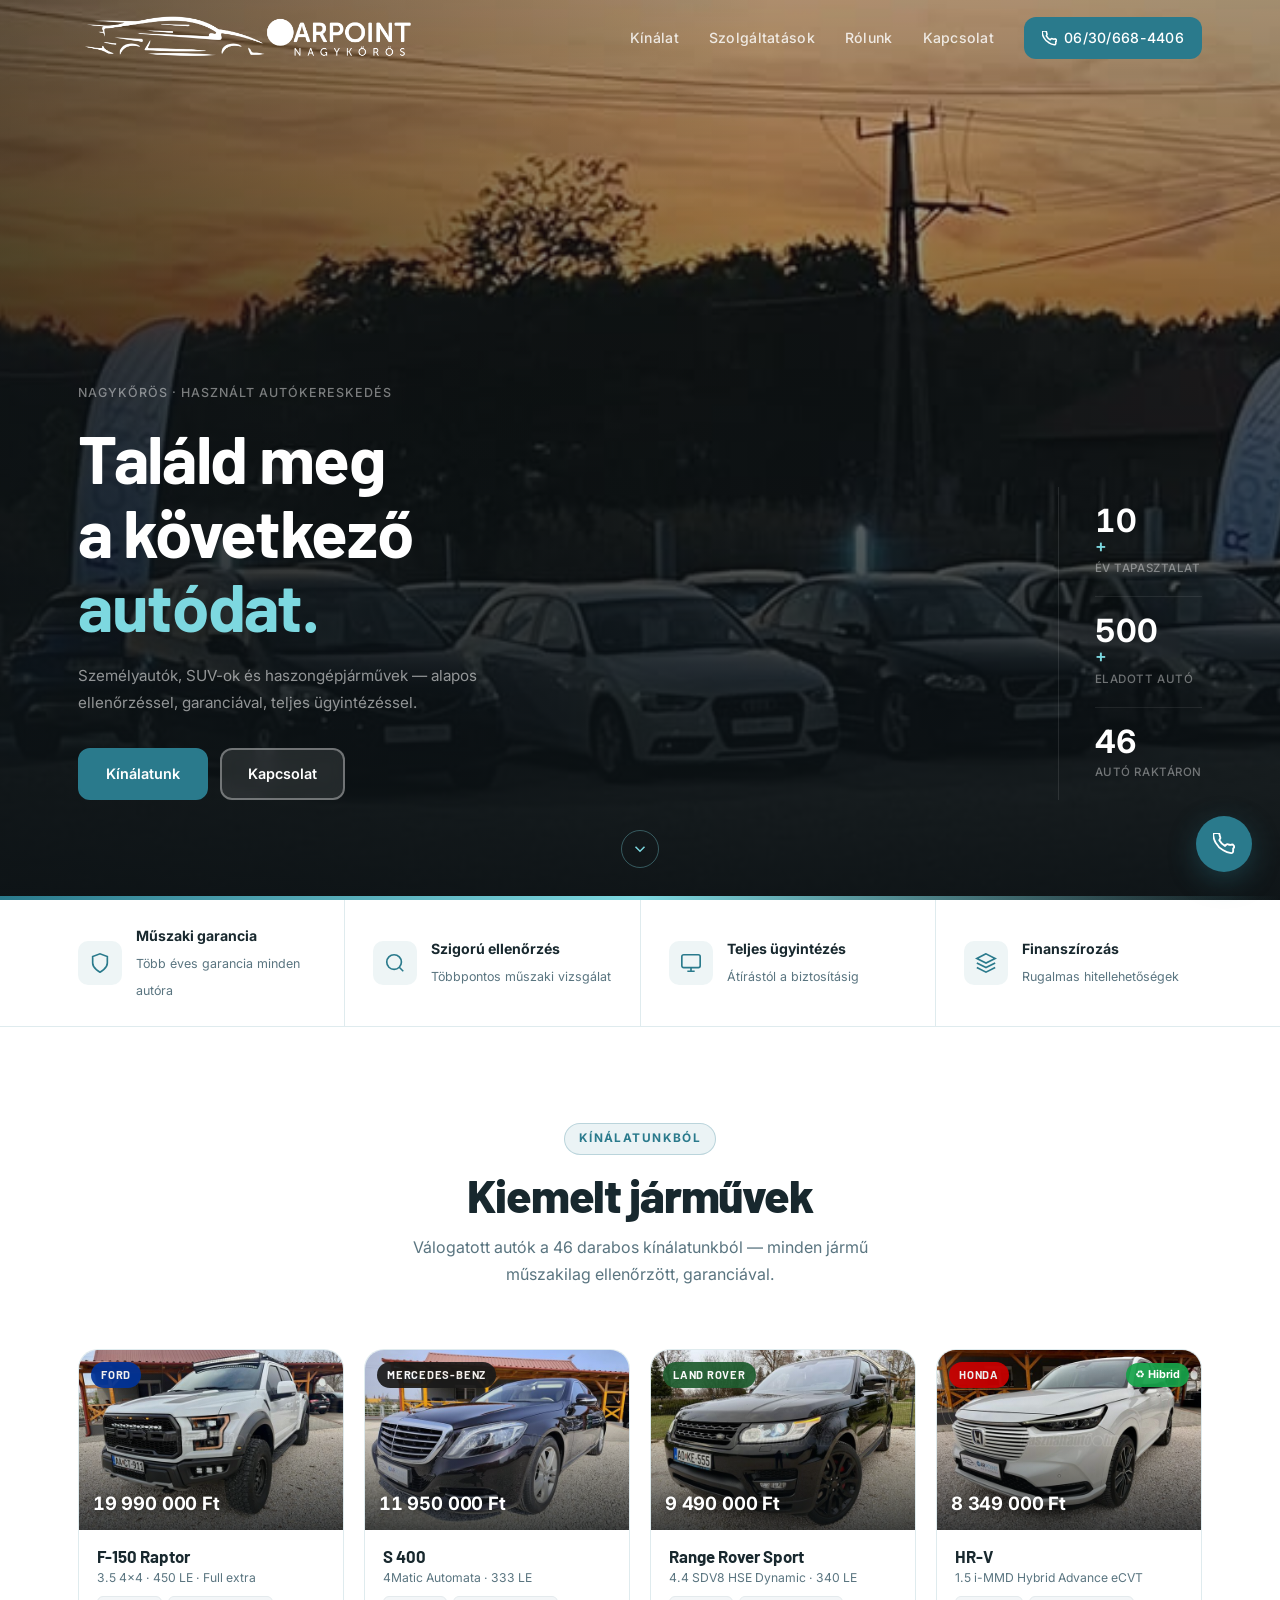
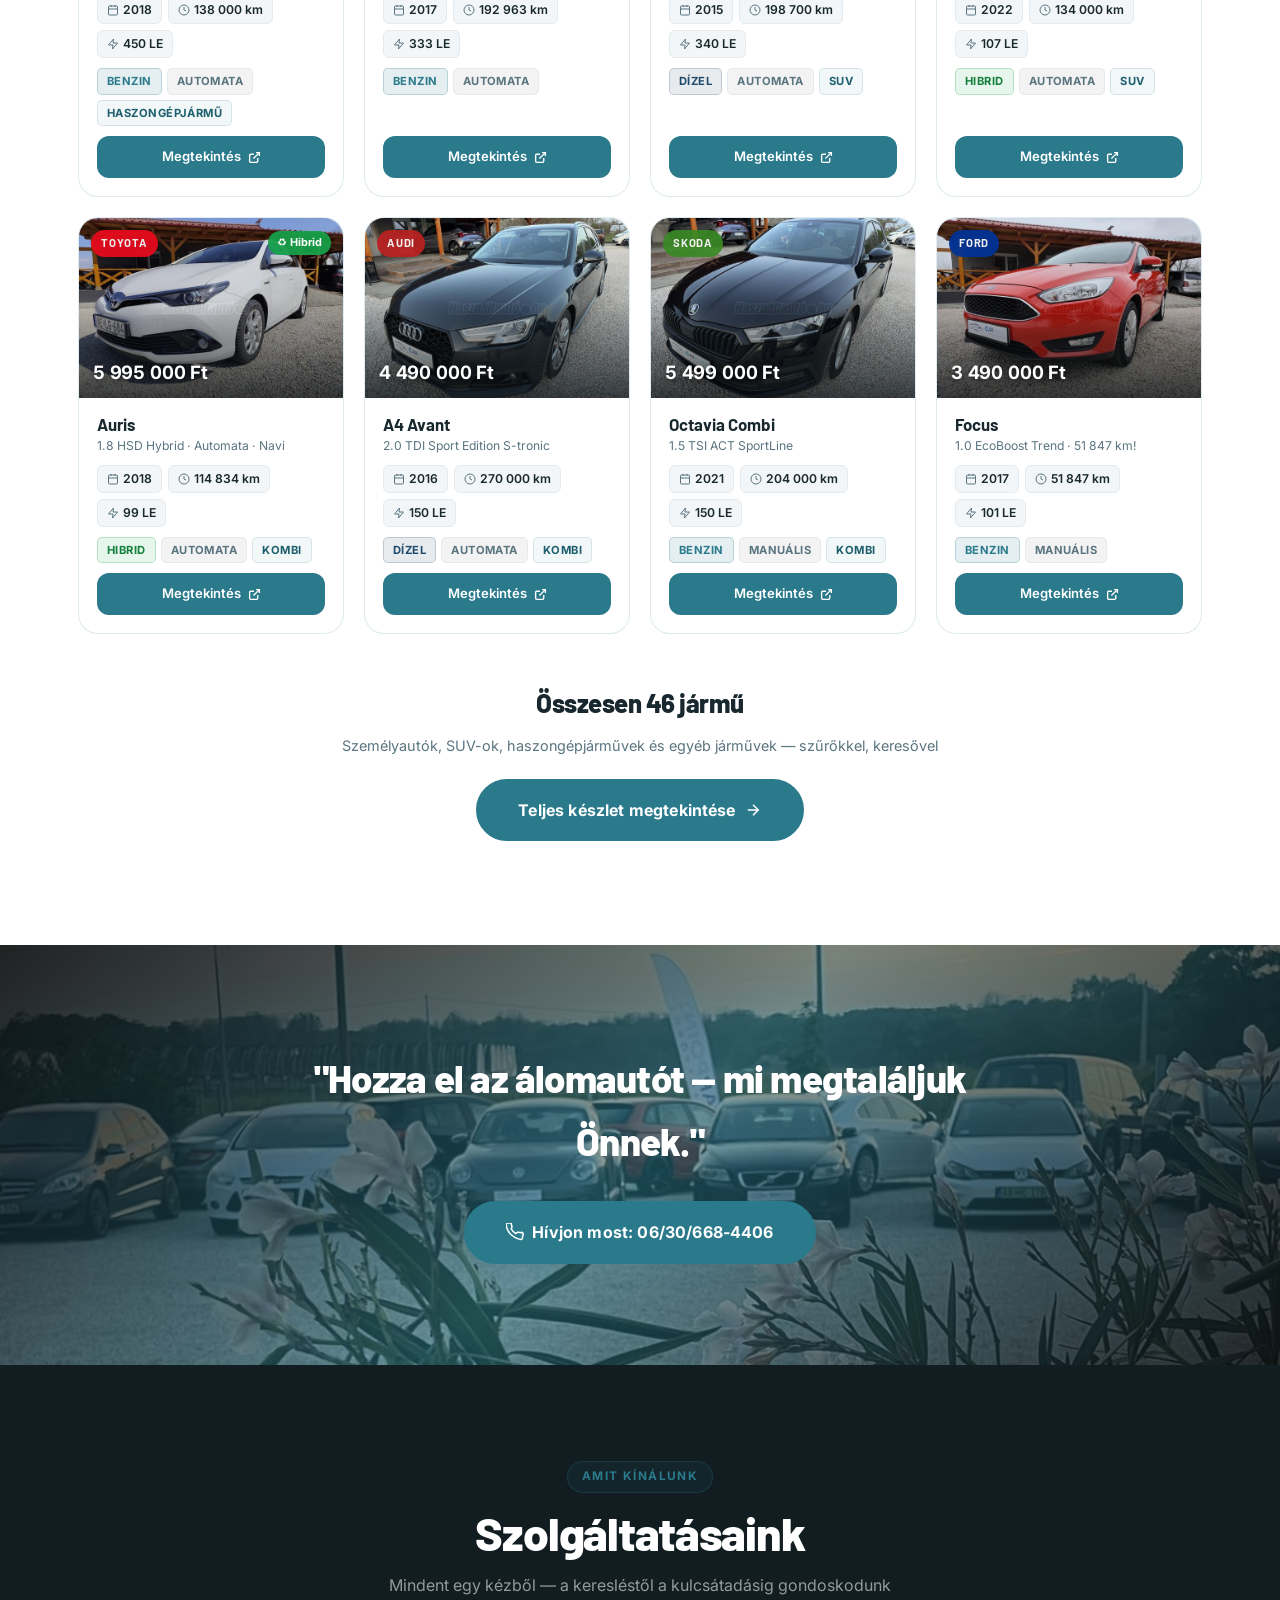
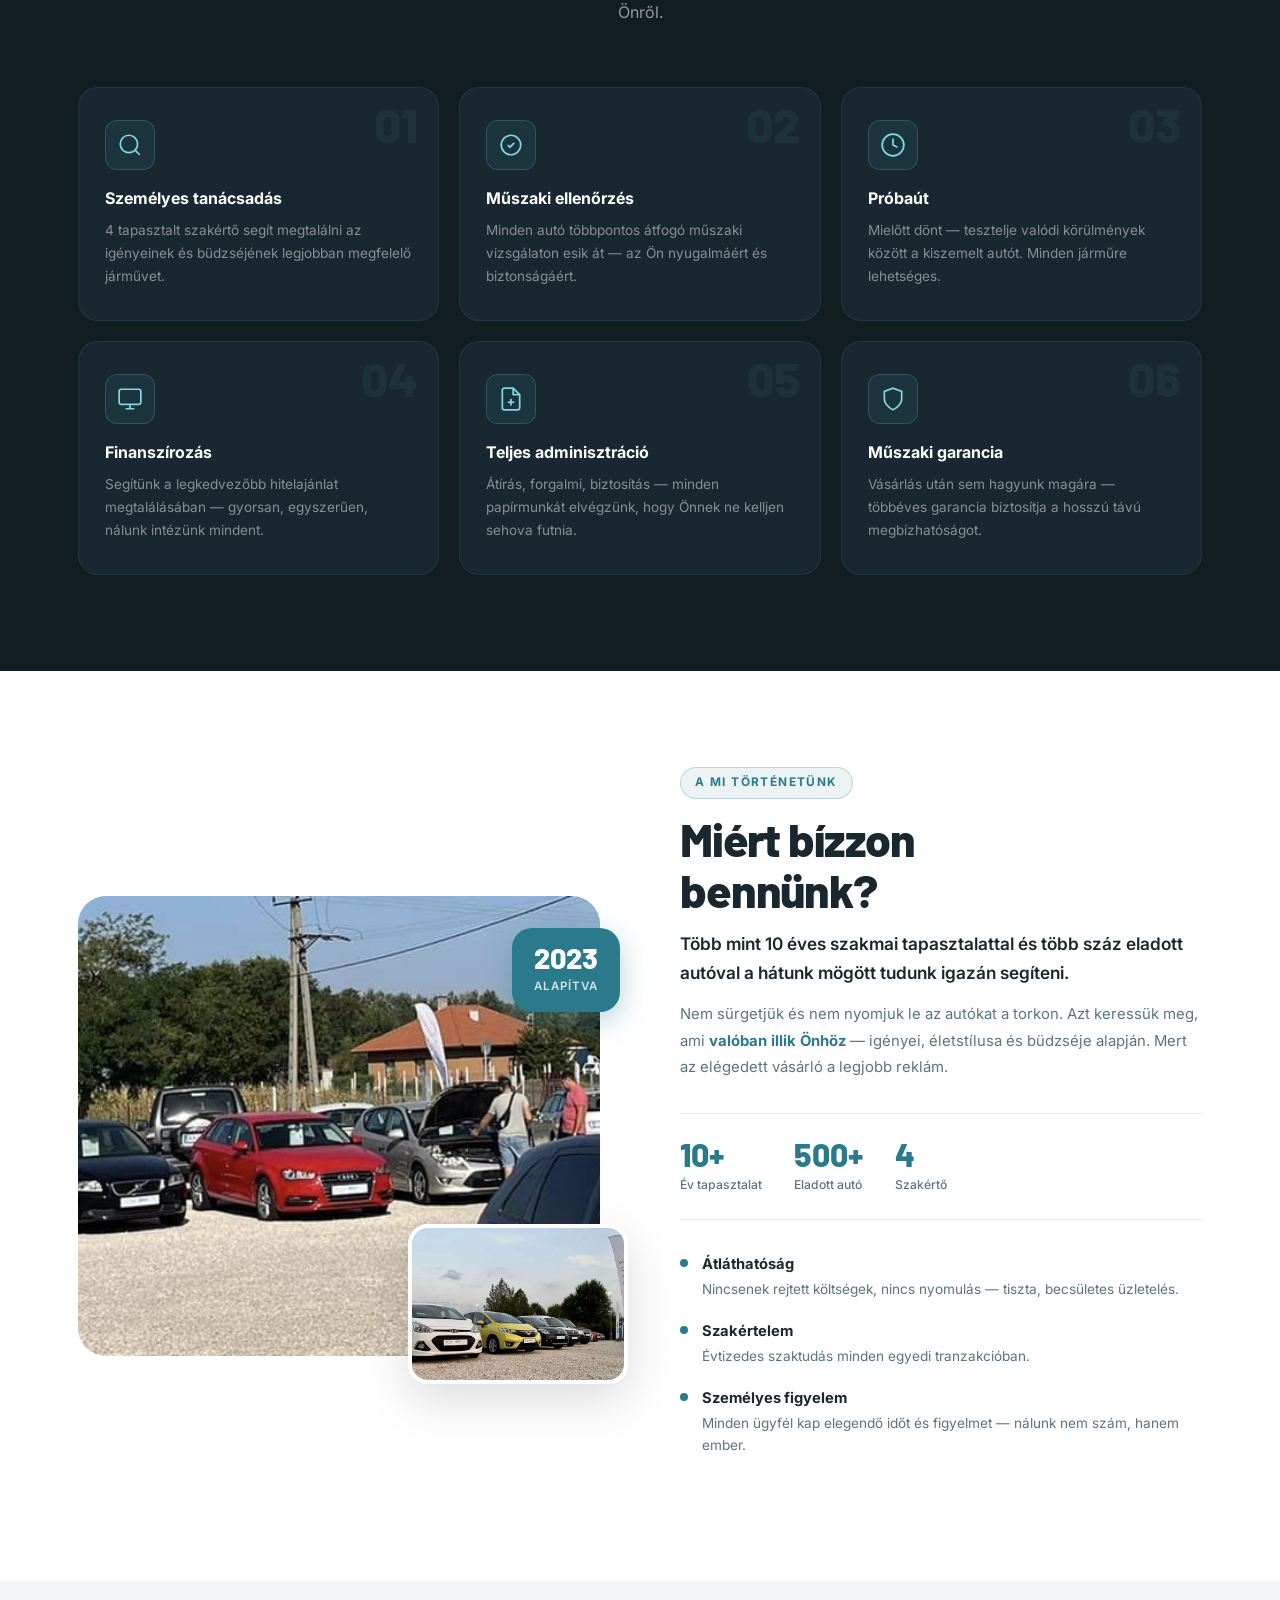
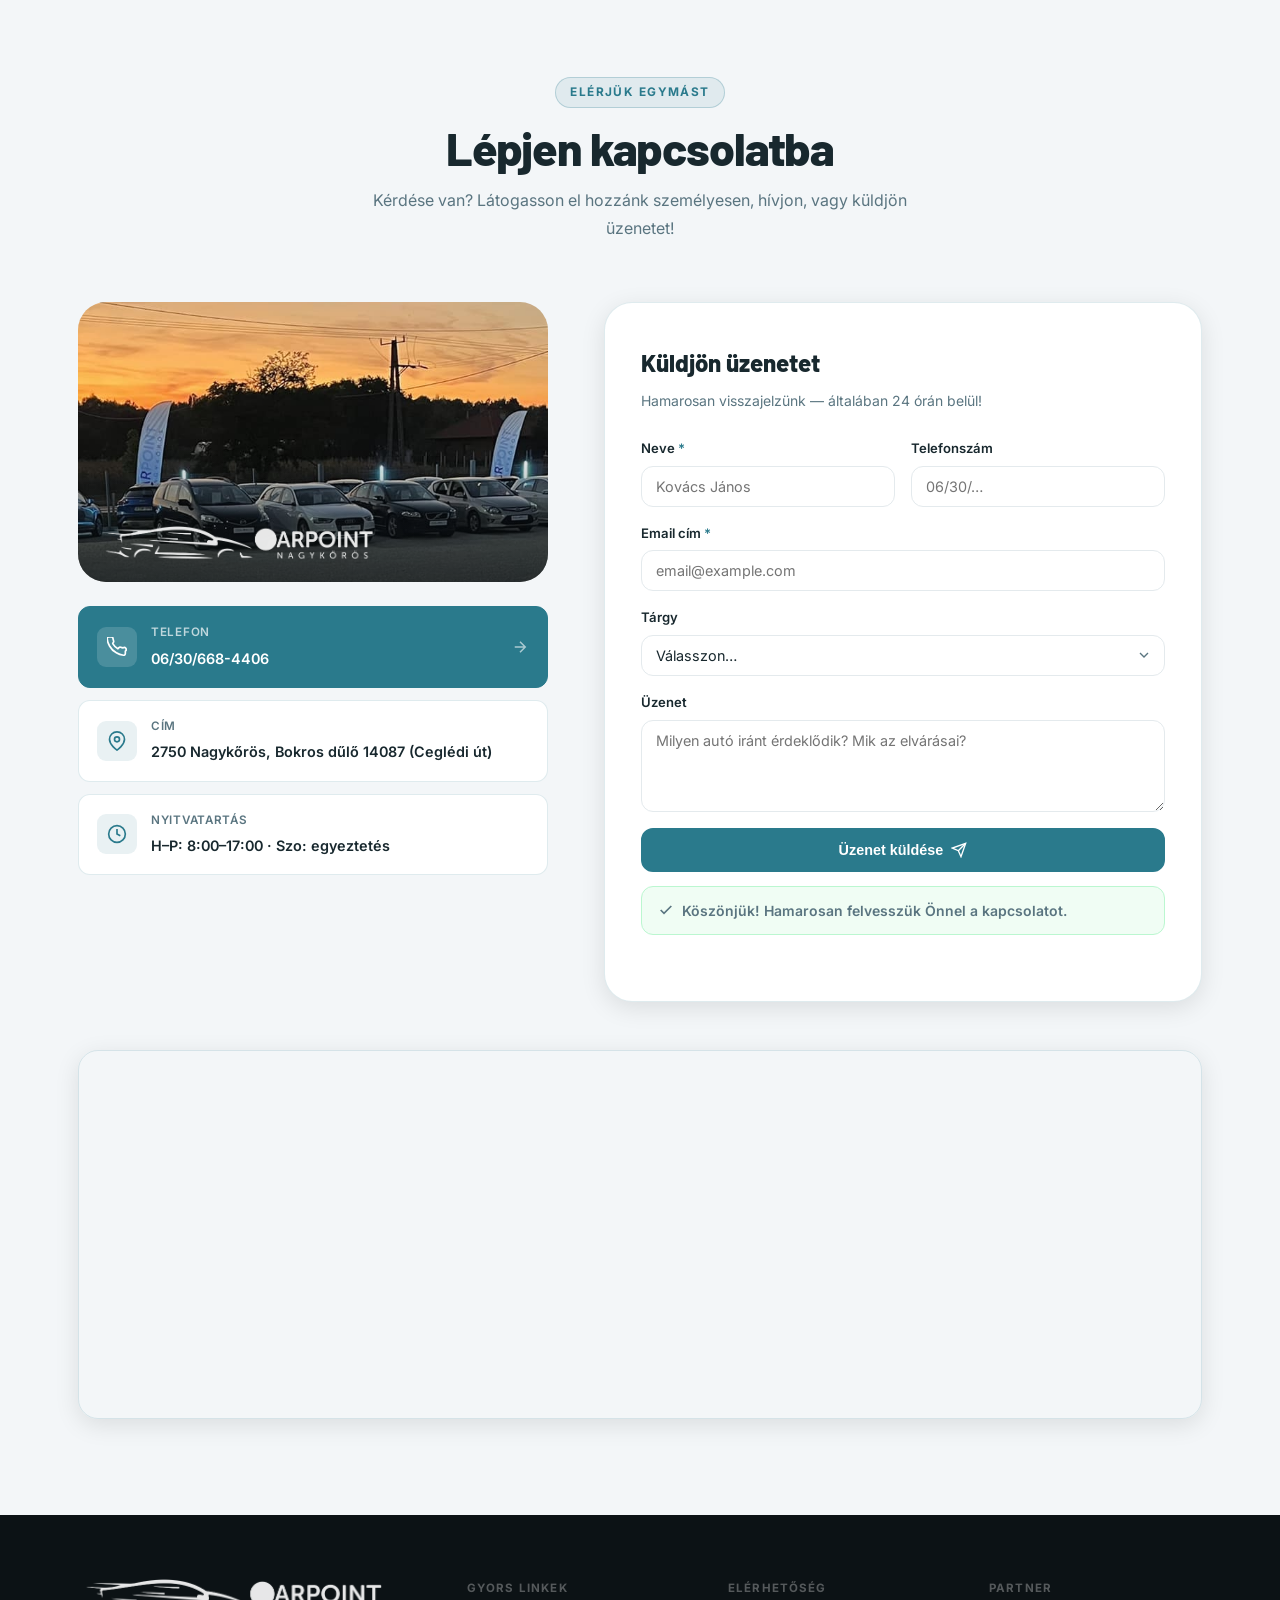
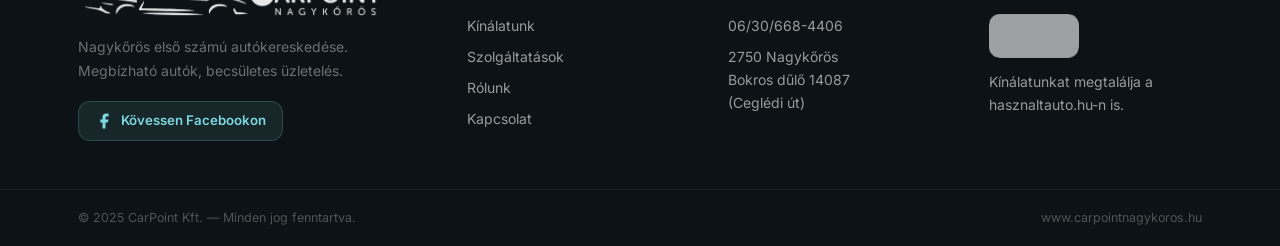
==== index.html @ a286a5f1 "Add files via upload" ====
<!DOCTYPE html>
<html lang="hu">
<head>
  <meta charset="UTF-8" />
  <meta name="viewport" content="width=device-width, initial-scale=1.0" />
  <meta name="description" content="CarPoint Nagykőrös – Nagykőrös első számú autókereskedése. Minőségi használt autók, finanszírozás, műszaki garancia." />
  <title>CarPoint Nagykőrös</title>
  <link rel="preconnect" href="https://fonts.googleapis.com" />
  <link rel="preconnect" href="https://fonts.gstatic.com" crossorigin />
  <link href="https://fonts.googleapis.com/css2?family=Inter:wght@300;400;500;600;700;800;900&family=Barlow:wght@600;700;800;900&display=swap" rel="stylesheet" />
  <link rel="stylesheet" href="style.css" />
</head>
<body>

  <!-- FLOATING PHONE -->
  <a href="tel:+36306684406" class="phone-float" aria-label="Hívás">
    <svg width="22" height="22" viewBox="0 0 24 24" fill="none" stroke="currentColor" stroke-width="2"><path d="M22 16.92v3a2 2 0 01-2.18 2 19.79 19.79 0 01-8.63-3.07A19.5 19.5 0 013.07 10.8 19.79 19.79 0 01.22 2.18 2 2 0 012.18 0h3a2 2 0 012 1.72c.127.96.361 1.903.7 2.81a2 2 0 01-.45 2.11L6.91 7.91a16 16 0 006.16 6.16l1.27-1.27a2 2 0 012.11-.45c.907.339 1.85.573 2.81.7A2 2 0 0122 16.92z"/></svg>
  </a>

  <!-- NAVBAR -->
  <header class="navbar" id="navbar">
    <div class="nav-container">
      <a href="#hero" class="nav-logo">
        <img src="img/top.png" alt="CarPoint Nagykőrös logó" />
      </a>
      <nav class="nav-links" id="navLinks">
        <a href="#kinalat">Kínálat</a>
        <a href="#szolgaltatasok">Szolgáltatások</a>
        <a href="#rolunk">Rólunk</a>
        <a href="#kapcsolat">Kapcsolat</a>
        <a href="tel:+36306684406" class="nav-cta">
          <svg width="15" height="15" viewBox="0 0 24 24" fill="none" stroke="currentColor" stroke-width="2.5"><path d="M22 16.92v3a2 2 0 01-2.18 2 19.79 19.79 0 01-8.63-3.07A19.5 19.5 0 013.07 10.8 19.79 19.79 0 01.22 2.18 2 2 0 012.18 0h3a2 2 0 012 1.72c.127.96.361 1.903.7 2.81a2 2 0 01-.45 2.11L6.91 7.91a16 16 0 006.16 6.16l1.27-1.27a2 2 0 012.11-.45c.907.339 1.85.573 2.81.7A2 2 0 0122 16.92z"/></svg>
          06/30/668-4406
        </a>
      </nav>
      <button class="burger" id="burger" aria-label="Menü">
        <span></span><span></span><span></span>
      </button>
    </div>
  </header>

  <!-- ═══ HERO ═══ -->
  <section class="hero" id="hero">
    <div class="hero-img">
      <img src="img/first.jpg" alt="CarPoint autókereskedés" />
    </div>
    <div class="hero-gradient"></div>

    <!-- Diagonal deco line -->
    <div class="hero-deco-line"></div>

    <div class="hero-body">
      <div class="hero-left">
        <p class="hero-eyebrow">Nagykőrös · Használt autókereskedés</p>
        <h1 class="hero-h1">
          Találd meg<br/>a következő<br/><em>autódat.</em>
        </h1>
        <p class="hero-p">Személyautók, SUV-ok és haszongépjárművek — alapos ellenőrzéssel, garanciával, teljes ügyintézéssel.</p>
        <div class="hero-btns">
          <a href="#kinalat" class="btn-teal">Kínálatunk</a>
          <a href="#kapcsolat" class="btn-ghost">Kapcsolat</a>
        </div>
      </div>

      <div class="hero-stats-col">
        <div class="stat-item">
          <span class="sg-num" data-target="10">0</span><span class="sg-plus">+</span>
          <span class="sg-label">Év tapasztalat</span>
        </div>
        <div class="stat-divider"></div>
        <div class="stat-item">
          <span class="sg-num" data-target="500">0</span><span class="sg-plus">+</span>
          <span class="sg-label">Eladott autó</span>
        </div>
        <div class="stat-divider"></div>
        <div class="stat-item">
          <span class="sg-num" data-target="46">0</span>
          <span class="sg-label">Autó raktáron</span>
        </div>
      </div>
    </div>

    <a href="#trust" class="hero-scroll">
      <svg width="18" height="18" viewBox="0 0 24 24" fill="none" stroke="currentColor" stroke-width="2"><path d="M6 9l6 6 6-6"/></svg>
    </a>
  </section>

  <!-- ═══ TRUST SÁV ═══ -->
  <section class="trust-bar" id="trust">
    <div class="trust-inner">
      <div class="trust-item">
        <div class="ti-icon">
          <svg width="22" height="22" viewBox="0 0 24 24" fill="none" stroke="currentColor" stroke-width="1.8"><path d="M12 22s8-4 8-10V5l-8-3-8 3v7c0 6 8 10 8 10z"/></svg>
        </div>
        <div>
          <strong>Műszaki garancia</strong>
          <span>Több éves garancia minden autóra</span>
        </div>
      </div>
      <div class="trust-sep"></div>
      <div class="trust-item">
        <div class="ti-icon">
          <svg width="22" height="22" viewBox="0 0 24 24" fill="none" stroke="currentColor" stroke-width="1.8"><circle cx="11" cy="11" r="8"/><path d="M21 21l-4.35-4.35"/></svg>
        </div>
        <div>
          <strong>Szigorú ellenőrzés</strong>
          <span>Többpontos műszaki vizsgálat</span>
        </div>
      </div>
      <div class="trust-sep"></div>
      <div class="trust-item">
        <div class="ti-icon">
          <svg width="22" height="22" viewBox="0 0 24 24" fill="none" stroke="currentColor" stroke-width="1.8"><rect x="2" y="3" width="20" height="14" rx="2"/><path d="M8 21h8M12 17v4"/></svg>
        </div>
        <div>
          <strong>Teljes ügyintézés</strong>
          <span>Átírástól a biztosításig</span>
        </div>
      </div>
      <div class="trust-sep"></div>
      <div class="trust-item">
        <div class="ti-icon">
          <svg width="22" height="22" viewBox="0 0 24 24" fill="none" stroke="currentColor" stroke-width="1.8"><path d="M12 2L2 7l10 5 10-5-10-5zM2 17l10 5 10-5M2 12l10 5 10-5"/></svg>
        </div>
        <div>
          <strong>Finanszírozás</strong>
          <span>Rugalmas hitellehetőségek</span>
        </div>
      </div>
    </div>
  </section>

  <!-- ═══ KÍNÁLAT ═══ -->
  <section class="section" id="kinalat">
    <div class="container">
      <div class="sec-head">
        <span class="sec-tag">Kínálatunkból</span>
        <h2 class="sec-h2">Kiemelt járművek</h2>
        <p class="sec-sub">Válogatott autók a 46 darabos kínálatunkból — minden jármű műszakilag ellenőrzött, garanciával.</p>
      </div>

      <!-- ── Featured 8 grid ── -->
      <div class="inv-grid" id="featuredGrid"></div>

      <!-- ── CTA: full inventory ── -->
      <div class="featured-cta">
        <div class="fcta-left">
          <strong>Összesen 46 jármű</strong>
          <span>Személyautók, SUV-ok, haszongépjárművek és egyéb járművek — szűrőkkel, keresővel</span>
        </div>
        <a href="keszlet.html" class="btn-teal btn-lg">
          Teljes készlet megtekintése
          <svg width="18" height="18" viewBox="0 0 24 24" fill="none" stroke="currentColor" stroke-width="2"><path d="M5 12h14M12 5l7 7-7 7"/></svg>
        </a>
      </div>
    </div>
  </section>

  <!-- ═══ SUNSET BANNER ═══ -->
  <div class="sunset-banner">
    <img src="img/third.jpg" alt="" aria-hidden="true" />
    <div class="sb-overlay"></div>
    <div class="sb-content">
      <h2>"Hozza el az álomautót — mi megtaláljuk Önnek."</h2>
      <a href="tel:+36306684406" class="btn-teal btn-lg">
        <svg width="18" height="18" viewBox="0 0 24 24" fill="none" stroke="currentColor" stroke-width="2"><path d="M22 16.92v3a2 2 0 01-2.18 2 19.79 19.79 0 01-8.63-3.07A19.5 19.5 0 013.07 10.8 19.79 19.79 0 01.22 2.18 2 2 0 012.18 0h3a2 2 0 012 1.72c.127.96.361 1.903.7 2.81a2 2 0 01-.45 2.11L6.91 7.91a16 16 0 006.16 6.16l1.27-1.27a2 2 0 012.11-.45c.907.339 1.85.573 2.81.7A2 2 0 0122 16.92z"/></svg>
        Hívjon most: 06/30/668-4406
      </a>
    </div>
  </div>

  <!-- ═══ SZOLGÁLTATÁSOK ═══ -->
  <section class="section section-dark" id="szolgaltatasok">
    <div class="container">
      <div class="sec-head light">
        <span class="sec-tag">Amit kínálunk</span>
        <h2 class="sec-h2">Szolgáltatásaink</h2>
        <p class="sec-sub">Mindent egy kézből — a keresléstől a kulcsátadásig gondoskodunk Önről.</p>
      </div>

      <div class="svc-grid">
        <div class="svc-card reveal-dark">
          <div class="svc-num">01</div>
          <div class="svc-icon">
            <svg width="26" height="26" viewBox="0 0 24 24" fill="none" stroke="currentColor" stroke-width="1.6"><circle cx="11" cy="11" r="8"/><path d="M21 21l-4.35-4.35"/></svg>
          </div>
          <h3>Személyes tanácsadás</h3>
          <p>4 tapasztalt szakértő segít megtalálni az igényeinek és büdzséjének legjobban megfelelő járművet.</p>
        </div>
        <div class="svc-card reveal-dark">
          <div class="svc-num">02</div>
          <div class="svc-icon">
            <svg width="26" height="26" viewBox="0 0 24 24" fill="none" stroke="currentColor" stroke-width="1.6"><path d="M9 12l2 2 4-4m6 2a9 9 0 11-18 0 9 9 0 0118 0z"/></svg>
          </div>
          <h3>Műszaki ellenőrzés</h3>
          <p>Minden autó többpontos átfogó műszaki vizsgálaton esik át — az Ön nyugalmáért és biztonságáért.</p>
        </div>
        <div class="svc-card reveal-dark">
          <div class="svc-num">03</div>
          <div class="svc-icon">
            <svg width="26" height="26" viewBox="0 0 24 24" fill="none" stroke="currentColor" stroke-width="1.6"><circle cx="12" cy="12" r="10"/><polyline points="12 6 12 12 16 14"/></svg>
          </div>
          <h3>Próbaút</h3>
          <p>Mielőtt dönt — tesztelje valódi körülmények között a kiszemelt autót. Minden járműre lehetséges.</p>
        </div>
        <div class="svc-card reveal-dark">
          <div class="svc-num">04</div>
          <div class="svc-icon">
            <svg width="26" height="26" viewBox="0 0 24 24" fill="none" stroke="currentColor" stroke-width="1.6"><rect x="2" y="3" width="20" height="14" rx="2"/><path d="M8 21h8M12 17v4"/></svg>
          </div>
          <h3>Finanszírozás</h3>
          <p>Segítünk a legkedvezőbb hitelajánlat megtalálásában — gyorsan, egyszerűen, nálunk intézünk mindent.</p>
        </div>
        <div class="svc-card reveal-dark">
          <div class="svc-num">05</div>
          <div class="svc-icon">
            <svg width="26" height="26" viewBox="0 0 24 24" fill="none" stroke="currentColor" stroke-width="1.6"><path d="M14 2H6a2 2 0 00-2 2v16a2 2 0 002 2h12a2 2 0 002-2V8z"/><polyline points="14 2 14 8 20 8"/><line x1="12" y1="18" x2="12" y2="12"/><line x1="9" y1="15" x2="15" y2="15"/></svg>
          </div>
          <h3>Teljes adminisztráció</h3>
          <p>Átírás, forgalmi, biztosítás — minden papírmunkát elvégzünk, hogy Önnek ne kelljen sehova futnia.</p>
        </div>
        <div class="svc-card reveal-dark">
          <div class="svc-num">06</div>
          <div class="svc-icon">
            <svg width="26" height="26" viewBox="0 0 24 24" fill="none" stroke="currentColor" stroke-width="1.6"><path d="M12 22s8-4 8-10V5l-8-3-8 3v7c0 6 8 10 8 10z"/></svg>
          </div>
          <h3>Műszaki garancia</h3>
          <p>Vásárlás után sem hagyunk magára — többéves garancia biztosítja a hosszú távú megbízhatóságot.</p>
        </div>
      </div>
    </div>
  </section>

  <!-- ═══ RÓLUNK ═══ -->
  <section class="section" id="rolunk">
    <div class="container">
      <div class="about-grid">
        <div class="about-img-side reveal">
          <div class="about-main-img">
            <img src="img/second.jpg" alt="CarPoint telep nappal" />
          </div>
          <div class="about-small-img">
            <img src="img/about.jpg" alt="CarPoint kínálat" />
          </div>
          <div class="about-badge">
            <div class="ab-year">2023</div>
            <div class="ab-text">Alapítva</div>
          </div>
        </div>

        <div class="about-text-side reveal">
          <span class="sec-tag">A mi történetünk</span>
          <h2 class="sec-h2 left">Miért bízzon<br/>bennünk?</h2>
          <p class="about-lead">Több mint 10 éves szakmai tapasztalattal és több száz eladott autóval a hátunk mögött tudunk igazán segíteni.</p>
          <p class="about-body">Nem sürgetjük és nem nyomjuk le az autókat a torkon. Azt keressük meg, ami <strong>valóban illik Önhöz</strong> — igényei, életstílusa és büdzséje alapján. Mert az elégedett vásárló a legjobb reklám.</p>

          <div class="about-numbers">
            <div class="an-item">
              <span class="an-num">10+</span>
              <span class="an-label">Év tapasztalat</span>
            </div>
            <div class="an-item">
              <span class="an-num">500+</span>
              <span class="an-label">Eladott autó</span>
            </div>
            <div class="an-item">
              <span class="an-num">4</span>
              <span class="an-label">Szakértő</span>
            </div>
          </div>

          <div class="about-values">
            <div class="av-item">
              <div class="av-dot"></div>
              <div>
                <strong>Átláthatóság</strong>
                <p>Nincsenek rejtett költségek, nincs nyomulás — tiszta, becsületes üzletelés.</p>
              </div>
            </div>
            <div class="av-item">
              <div class="av-dot"></div>
              <div>
                <strong>Szakértelem</strong>
                <p>Évtizedes szaktudás minden egyedi tranzakcióban.</p>
              </div>
            </div>
            <div class="av-item">
              <div class="av-dot"></div>
              <div>
                <strong>Személyes figyelem</strong>
                <p>Minden ügyfél kap elegendő időt és figyelmet — nálunk nem szám, hanem ember.</p>
              </div>
            </div>
          </div>
        </div>
      </div>
    </div>
  </section>

  <!-- ═══ KAPCSOLAT ═══ -->
  <section class="section section-gray" id="kapcsolat">
    <div class="container">
      <div class="sec-head">
        <span class="sec-tag">Elérjük egymást</span>
        <h2 class="sec-h2">Lépjen kapcsolatba</h2>
        <p class="sec-sub">Kérdése van? Látogasson el hozzánk személyesen, hívjon, vagy küldjön üzenetet!</p>
      </div>

      <div class="contact-grid">
        <div class="contact-left reveal">
          <div class="contact-hero-img">
            <img src="img/first.jpg" alt="CarPoint este" />
            <div class="chi-overlay">
              <div class="chi-logo">
                <img src="img/top.png" alt="CarPoint logó" />
              </div>
            </div>
          </div>

          <div class="cinfo-cards">
            <a href="tel:+36306684406" class="cinfo-card cinfo-phone">
              <div class="cic-icon">
                <svg width="20" height="20" viewBox="0 0 24 24" fill="none" stroke="currentColor" stroke-width="2"><path d="M22 16.92v3a2 2 0 01-2.18 2 19.79 19.79 0 01-8.63-3.07A19.5 19.5 0 013.07 10.8 19.79 19.79 0 01.22 2.18 2 2 0 012.18 0h3a2 2 0 012 1.72c.127.96.361 1.903.7 2.81a2 2 0 01-.45 2.11L6.91 7.91a16 16 0 006.16 6.16l1.27-1.27a2 2 0 012.11-.45c.907.339 1.85.573 2.81.7A2 2 0 0122 16.92z"/></svg>
              </div>
              <div>
                <span class="cic-label">Telefon</span>
                <strong>06/30/668-4406</strong>
              </div>
              <svg class="cic-arrow" width="18" height="18" viewBox="0 0 24 24" fill="none" stroke="currentColor" stroke-width="2"><path d="M5 12h14M12 5l7 7-7 7"/></svg>
            </a>

            <div class="cinfo-card">
              <div class="cic-icon">
                <svg width="20" height="20" viewBox="0 0 24 24" fill="none" stroke="currentColor" stroke-width="2"><path d="M21 10c0 7-9 13-9 13s-9-6-9-13a9 9 0 0118 0z"/><circle cx="12" cy="10" r="3"/></svg>
              </div>
              <div>
                <span class="cic-label">Cím</span>
                <strong>2750 Nagykőrös, Bokros dűlő 14087 (Ceglédi út)</strong>
              </div>
            </div>

            <div class="cinfo-card">
              <div class="cic-icon">
                <svg width="20" height="20" viewBox="0 0 24 24" fill="none" stroke="currentColor" stroke-width="2"><circle cx="12" cy="12" r="10"/><polyline points="12 6 12 12 16 14"/></svg>
              </div>
              <div>
                <span class="cic-label">Nyitvatartás</span>
                <strong>H–P: 8:00–17:00 · Szo: egyeztetés</strong>
              </div>
            </div>
          </div>
        </div>

        <div class="contact-right reveal">
          <form class="cform" onsubmit="handleForm(event)">
            <h3>Küldjön üzenetet</h3>
            <p>Hamarosan visszajelzünk — általában 24 órán belül!</p>

            <div class="cform-row">
              <div class="cform-group">
                <label for="name">Neve <span>*</span></label>
                <input type="text" id="name" name="name" placeholder="Kovács János" required />
              </div>
              <div class="cform-group">
                <label for="phone">Telefonszám</label>
                <input type="tel" id="phone" name="phone" placeholder="06/30/…" />
              </div>
            </div>
            <div class="cform-group">
              <label for="email">Email cím <span>*</span></label>
              <input type="email" id="email" name="email" placeholder="email@example.com" required />
            </div>
            <div class="cform-group">
              <label for="subject">Tárgy</label>
              <select id="subject" name="subject">
                <option value="">Válasszon…</option>
                <option>Autó iránt érdeklődöm</option>
                <option>Finanszírozás kérdés</option>
                <option>Próbaút foglalás</option>
                <option>Egyéb</option>
              </select>
            </div>
            <div class="cform-group">
              <label for="message">Üzenet</label>
              <textarea id="message" name="message" rows="4" placeholder="Milyen autó iránt érdeklődik? Mik az elvárásai?"></textarea>
            </div>
            <button type="submit" class="btn-teal btn-full">
              Üzenet küldése
              <svg width="16" height="16" viewBox="0 0 24 24" fill="none" stroke="currentColor" stroke-width="2"><line x1="22" y1="2" x2="11" y2="13"/><polygon points="22 2 15 22 11 13 2 9 22 2"/></svg>
            </button>
            <p class="cform-success" id="formNote" hidden>
              <svg width="16" height="16" viewBox="0 0 24 24" fill="none" stroke="currentColor" stroke-width="2.5"><polyline points="20 6 9 17 4 12"/></svg>
              Köszönjük! Hamarosan felvesszük Önnel a kapcsolatot.
            </p>
          </form>
        </div>
      </div>

      <div class="map-wrap reveal">
        <iframe
          src="https://www.google.com/maps/embed?pb=!1m18!1m12!1m3!1d1000!2d19.779774!3d47.0631186!2m3!1f0!2f0!3f0!3m2!1i1024!2i768!4f13.1!3m3!1m2!1s0x47417d65b6fe9647%3A0x4ef1325a21a17dd7!2sCarPoint%20Nagyk%C5%91r%C3%B6s!5e0!3m2!1shu!2shu!4v1700000000000"
          width="100%" height="360" style="border:0;" allowfullscreen="" loading="lazy"
          referrerpolicy="no-referrer-when-downgrade"
          title="CarPoint Nagykőrös helyszín">
        </iframe>
      </div>
    </div>
  </section>

  <!-- ═══ FOOTER ═══ -->
  <footer class="footer">
    <div class="footer-top">
      <div class="container footer-top-inner">
        <div class="ft-brand">
          <img src="img/top.png" alt="CarPoint Nagykőrös" class="ft-logo" />
          <p>Nagykőrös első számú autókereskedése.<br/>Megbízható autók, becsületes üzletelés.</p>
          <a href="https://www.facebook.com" target="_blank" rel="noopener" class="ft-fb" aria-label="Facebook">
            <svg width="18" height="18" viewBox="0 0 24 24" fill="currentColor"><path d="M18 2h-3a5 5 0 00-5 5v3H7v4h3v8h4v-8h3l1-4h-4V7a1 1 0 011-1h3z"/></svg>
            Kövessen Facebookon
          </a>
        </div>
        <div class="ft-col">
          <h5>Gyors linkek</h5>
          <a href="#kinalat">Kínálatunk</a>
          <a href="#szolgaltatasok">Szolgáltatások</a>
          <a href="#rolunk">Rólunk</a>
          <a href="#kapcsolat">Kapcsolat</a>
        </div>
        <div class="ft-col">
          <h5>Elérhetőség</h5>
          <a href="tel:+36306684406">06/30/668-4406</a>
          <p>2750 Nagykőrös<br/>Bokros dűlő 14087<br/>(Ceglédi út)</p>
        </div>
        <div class="ft-col">
          <h5>Partner</h5>
          <a href="https://www.hasznaltauto.hu" target="_blank" rel="noopener">
            <img src="img/hahu3.png" alt="hasznaltauto.hu partner" class="ft-hahu" />
          </a>
          <p>Kínálatunkat megtalálja a hasznaltauto.hu-n is.</p>
        </div>
      </div>
    </div>
    <div class="footer-bottom">
      <div class="container footer-bottom-inner">
        <span>&copy; 2025 CarPoint Kft. — Minden jog fenntartva.</span>
        <span>www.carpointnagykoros.hu</span>
      </div>
    </div>
  </footer>

  <script src="cars.js"></script>
  <script src="main.js"></script>
</body>
</html>
---- style.css ----
/* ══════════════════════════════════════════
   CARPOINT NAGYKŐRÖS — Premium CSS
   Logó színek: teal #2A7A8C · cyan #7DD8E0
══════════════════════════════════════════ */

*, *::before, *::after { box-sizing: border-box; margin: 0; padding: 0; }

:root {
  /* Brand colors from logo */
  --teal:    #2A7A8C;
  --teal-d:  #1D5F6E;
  --teal-l:  #3A9BAF;
  --cyan:    #7DD8E0;
  --cyan-l:  #A8E8EF;

  /* Neutrals */
  --dark:    #0C1215;
  --dark2:   #121D22;
  --dark3:   #192830;
  --gray:    #F3F6F8;
  --gray2:   #E4EAED;
  --border:  rgba(42,122,140,0.15);
  --text:    #18282E;
  --muted:   #5A7580;
  --white:   #FFFFFF;

  --font:    'Inter', system-ui, sans-serif;
  --font-h:  'Barlow', 'Inter', sans-serif;

  --nav-h:   76px;
  --r:       12px;
  --r-lg:    20px;
  --r-xl:    28px;

  --sh-sm:  0 2px 8px rgba(0,0,0,0.07);
  --sh-md:  0 6px 24px rgba(0,0,0,0.10);
  --sh-lg:  0 16px 48px rgba(0,0,0,0.14);
  --sh-teal: 0 8px 28px rgba(42,122,140,0.35);
}

html { scroll-behavior: smooth; font-size: 16px; }
body {
  font-family: var(--font);
  color: var(--text);
  background: var(--white);
  line-height: 1.65;
  -webkit-font-smoothing: antialiased;
  overflow-x: hidden;
}
img { display: block; max-width: 100%; }
a   { text-decoration: none; color: inherit; }

.container {
  max-width: 1180px;
  margin: 0 auto;
  padding: 0 28px;
}

/* ══ FLOATING PHONE ══ */
.phone-float {
  position: fixed;
  bottom: 28px;
  right: 28px;
  z-index: 200;
  width: 56px; height: 56px;
  background: var(--teal);
  border-radius: 50%;
  display: flex;
  align-items: center;
  justify-content: center;
  color: var(--white);
  box-shadow: var(--sh-teal);
  transition: transform 0.2s, background 0.2s;
}
.phone-float:hover { background: var(--teal-d); transform: scale(1.1); }

/* ══ NAVBAR ══ */
.navbar {
  position: fixed;
  top: 0; left: 0; right: 0;
  z-index: 100;
  height: var(--nav-h);
  transition: background 0.35s, box-shadow 0.35s;
}
.navbar.scrolled {
  background: rgba(12,18,21,0.96);
  backdrop-filter: blur(14px);
  box-shadow: 0 1px 0 rgba(125,216,224,0.1);
}

.nav-container {
  max-width: 1180px;
  margin: 0 auto;
  padding: 0 28px;
  height: var(--nav-h);
  display: flex;
  align-items: center;
  gap: 32px;
}

.nav-logo img {
  height: 44px;
  width: auto;
  object-fit: contain;
  filter: brightness(0) invert(1);
  transition: opacity 0.2s;
}
.navbar.scrolled .nav-logo img { filter: none; }
.nav-logo:hover img { opacity: 0.85; }

.nav-links {
  display: flex;
  align-items: center;
  gap: 30px;
  margin-left: auto;
}
.nav-links a {
  font-size: 0.88rem;
  font-weight: 500;
  color: rgba(255,255,255,0.82);
  letter-spacing: 0.02em;
  transition: color 0.2s;
  position: relative;
}
.nav-links a:not(.nav-cta)::after {
  content: '';
  position: absolute;
  bottom: -3px; left: 0; right: 0;
  height: 1.5px;
  background: var(--cyan);
  transform: scaleX(0);
  transition: transform 0.25s;
  transform-origin: left;
}
.nav-links a:not(.nav-cta):hover { color: var(--cyan-l); }
.nav-links a:not(.nav-cta):hover::after { transform: scaleX(1); }

.nav-cta {
  display: flex;
  align-items: center;
  gap: 7px;
  background: var(--teal);
  color: var(--white) !important;
  padding: 9px 18px;
  border-radius: var(--r);
  font-size: 0.84rem;
  font-weight: 600;
  transition: background 0.2s, transform 0.2s !important;
}
.nav-cta:hover { background: var(--teal-d) !important; transform: translateY(-1px) !important; }
.nav-cta::after { display: none !important; }

.burger {
  display: none;
  flex-direction: column;
  gap: 5px;
  background: none;
  border: none;
  cursor: pointer;
  padding: 6px;
  margin-left: auto;
}
.burger span {
  display: block;
  width: 24px; height: 2px;
  background: var(--white);
  border-radius: 2px;
  transition: transform 0.3s, opacity 0.3s;
}
.burger.open span:nth-child(1) { transform: translateY(7px) rotate(45deg); }
.burger.open span:nth-child(2) { opacity: 0; }
.burger.open span:nth-child(3) { transform: translateY(-7px) rotate(-45deg); }

/* ══ BUTTONS ══ */
.btn-teal {
  display: inline-flex;
  align-items: center;
  gap: 8px;
  background: var(--teal);
  color: var(--white);
  border: 2px solid var(--teal);
  padding: 12px 26px;
  border-radius: var(--r);
  font-size: 0.9rem;
  font-weight: 600;
  cursor: pointer;
  transition: all 0.22s;
  white-space: nowrap;
}
.btn-teal:hover {
  background: var(--teal-d);
  border-color: var(--teal-d);
  transform: translateY(-2px);
  box-shadow: var(--sh-teal);
}
.btn-lg {
  padding: 16px 40px;
  font-size: 1rem;
  font-weight: 700;
  letter-spacing: 0.01em;
  border-radius: 100px;
}

.btn-ghost {
  display: inline-flex;
  align-items: center;
  gap: 8px;
  background: rgba(255,255,255,0.1);
  color: var(--white);
  border: 2px solid rgba(255,255,255,0.35);
  padding: 12px 26px;
  border-radius: var(--r);
  font-size: 0.9rem;
  font-weight: 600;
  cursor: pointer;
  transition: all 0.22s;
  backdrop-filter: blur(8px);
}
.btn-ghost:hover {
  background: rgba(255,255,255,0.18);
  border-color: rgba(255,255,255,0.6);
}

.btn-outline {
  display: inline-flex;
  align-items: center;
  gap: 6px;
  background: transparent;
  color: var(--teal);
  border: 2px solid var(--teal);
  padding: 10px 22px;
  border-radius: var(--r);
  font-size: 0.88rem;
  font-weight: 600;
  cursor: pointer;
  transition: all 0.22s;
}
.btn-outline:hover {
  background: var(--teal);
  color: var(--white);
}

.btn-teal-sm {
  display: inline-flex;
  align-items: center;
  gap: 7px;
  background: var(--teal);
  color: var(--white);
  padding: 10px 20px;
  border-radius: var(--r);
  font-size: 0.85rem;
  font-weight: 600;
  transition: all 0.22s;
  white-space: nowrap;
}
.btn-teal-sm:hover { background: var(--teal-d); transform: translateY(-1px); box-shadow: var(--sh-teal); }

.btn-full { width: 100%; justify-content: center; }

/* ══ HERO ══ */
.hero {
  position: relative;
  min-height: 100vh;
  display: flex;
  align-items: flex-end;
  overflow: hidden;
}

.hero-img {
  position: absolute;
  inset: 0;
}
.hero-img img {
  width: 100%; height: 100%;
  object-fit: cover;
  object-position: center 40%;
}

.hero-gradient {
  position: absolute;
  inset: 0;
  background:
    linear-gradient(to top, rgba(12,18,21,0.97) 0%, rgba(12,18,21,0.7) 40%, rgba(12,18,21,0.2) 100%),
    linear-gradient(to right, rgba(12,18,21,0.5) 0%, transparent 60%);
}

.hero-deco-line {
  position: absolute;
  bottom: 0; left: 0; right: 0;
  height: 4px;
  background: linear-gradient(to right, var(--teal), var(--cyan), transparent);
  z-index: 3;
}

.hero-body {
  position: relative;
  z-index: 2;
  width: 100%;
  max-width: 1180px;
  margin: 0 auto;
  padding: 0 28px;
  padding-top: calc(var(--nav-h) + 60px);
  padding-bottom: 100px;
  display: flex;
  justify-content: space-between;
  align-items: flex-end;
  gap: 48px;
}

.hero-left { max-width: 600px; }

.hero-eyebrow {
  font-size: 0.78rem;
  font-weight: 500;
  letter-spacing: 0.08em;
  text-transform: uppercase;
  color: rgba(255,255,255,0.45);
  margin-bottom: 18px;
}

.hero-h1 {
  font-family: var(--font-h);
  font-size: clamp(2.6rem, 5.5vw, 4.2rem);
  font-weight: 700;
  color: var(--white);
  line-height: 1.1;
  letter-spacing: -0.02em;
  margin-bottom: 20px;
}
.hero-h1 em {
  font-style: normal;
  color: var(--cyan);
}

.hero-p {
  font-size: 0.95rem;
  color: rgba(255,255,255,0.55);
  max-width: 440px;
  line-height: 1.75;
  margin-bottom: 32px;
}

.hero-btns { display: flex; gap: 12px; flex-wrap: wrap; }

/* Hero stats — simple minimal row */
.hero-stats-col {
  display: flex;
  flex-direction: column;
  gap: 0;
  flex-shrink: 0;
  border-left: 1px solid rgba(255,255,255,0.1);
  padding-left: 36px;
}

.stat-item {
  padding: 18px 0;
  display: flex;
  flex-direction: column;
}

.stat-divider {
  height: 1px;
  background: rgba(255,255,255,0.08);
}

.sg-num {
  font-family: var(--font);
  font-size: 2rem;
  font-weight: 700;
  font-variant-numeric: tabular-nums;
  color: var(--white);
  line-height: 1;
}
.sg-plus {
  font-size: 1.1rem;
  font-weight: 600;
  color: var(--cyan);
  line-height: 1;
}
.sg-label {
  font-size: 0.72rem;
  font-weight: 500;
  letter-spacing: 0.05em;
  text-transform: uppercase;
  color: rgba(255,255,255,0.4);
  margin-top: 5px;
}

.hero-scroll {
  position: absolute;
  bottom: 32px;
  left: 50%;
  transform: translateX(-50%);
  z-index: 3;
  width: 38px; height: 38px;
  border: 1.5px solid rgba(125,216,224,0.35);
  border-radius: 50%;
  display: flex;
  align-items: center;
  justify-content: center;
  color: var(--cyan);
  animation: bounceY 2.2s infinite;
  transition: border-color 0.2s;
}
.hero-scroll:hover { border-color: var(--cyan); }
@keyframes bounceY {
  0%, 100% { transform: translateX(-50%) translateY(0); }
  55%       { transform: translateX(-50%) translateY(7px); }
}

/* ══ TRUST BAR ══ */
.trust-bar {
  background: var(--white);
  border-bottom: 1px solid var(--border);
  padding: 0;
}

.trust-inner {
  max-width: 1180px;
  margin: 0 auto;
  padding: 0 28px;
  display: flex;
  align-items: stretch;
}

.trust-item {
  display: flex;
  align-items: center;
  gap: 14px;
  padding: 24px 0;
  flex: 1;
}

.ti-icon {
  width: 44px; height: 44px;
  background: rgba(42,122,140,0.08);
  border-radius: 10px;
  display: flex;
  align-items: center;
  justify-content: center;
  color: var(--teal);
  flex-shrink: 0;
}

.trust-item strong {
  display: block;
  font-size: 0.88rem;
  font-weight: 700;
  color: var(--text);
  margin-bottom: 2px;
}
.trust-item span {
  font-size: 0.78rem;
  color: var(--muted);
}

.trust-sep {
  width: 1px;
  background: var(--border);
  align-self: stretch;
  margin: 0 28px;
}

/* ══ SECTIONS ══ */
.section { padding: 96px 0; }
.section-dark  { background: var(--dark2); }
.section-gray  { background: var(--gray); }

.sec-head {
  text-align: center;
  margin-bottom: 60px;
}
.sec-head.light .sec-h2  { color: var(--white); }
.sec-head.light .sec-sub { color: rgba(255,255,255,0.55); }

.sec-tag {
  display: inline-block;
  font-size: 0.74rem;
  font-weight: 700;
  letter-spacing: 0.12em;
  text-transform: uppercase;
  color: var(--teal);
  background: rgba(42,122,140,0.09);
  border: 1px solid rgba(42,122,140,0.25);
  padding: 5px 14px;
  border-radius: 100px;
  margin-bottom: 14px;
}

.sec-h2 {
  font-family: var(--font-h);
  font-size: clamp(2rem, 4vw, 2.9rem);
  font-weight: 800;
  letter-spacing: -0.025em;
  color: var(--text);
  margin-bottom: 14px;
  line-height: 1.1;
}
.sec-h2.left { text-align: left; }

.sec-sub {
  font-size: 1rem;
  color: var(--muted);
  max-width: 540px;
  margin: 0 auto;
  line-height: 1.72;
}

/* ══ KÍNÁLAT ══ */
.feature-card {
  display: grid;
  grid-template-columns: 1.1fr 1fr;
  border-radius: var(--r-xl);
  overflow: hidden;
  box-shadow: var(--sh-lg);
  margin-bottom: 28px;
  background: var(--white);
  border: 1px solid var(--border);
}

.fc-img {
  position: relative;
  min-height: 420px;
}
.fc-img img { width: 100%; height: 100%; object-fit: cover; }
.fc-img-overlay {
  position: absolute;
  inset: 0;
  background: linear-gradient(to right, transparent 60%, rgba(255,255,255,0.08));
}

.fc-body {
  padding: 48px 44px;
  display: flex;
  flex-direction: column;
  justify-content: center;
  gap: 14px;
}

.fc-tag {
  font-size: 0.74rem;
  font-weight: 700;
  letter-spacing: 0.1em;
  text-transform: uppercase;
  color: var(--teal);
}

.fc-body h3 {
  font-family: var(--font-h);
  font-size: 1.75rem;
  font-weight: 800;
  color: var(--text);
  line-height: 1.2;
  letter-spacing: -0.02em;
}

.fc-body p {
  font-size: 0.95rem;
  color: var(--muted);
  line-height: 1.72;
}

.fc-list {
  list-style: none;
  display: flex;
  flex-direction: column;
  gap: 8px;
  margin: 4px 0;
}
.fc-list li {
  display: flex;
  align-items: center;
  gap: 9px;
  font-size: 0.88rem;
  font-weight: 500;
  color: var(--text);
}
.fc-list li svg { color: var(--teal); flex-shrink: 0; }

/* Duo cards */
.card-duo {
  display: grid;
  grid-template-columns: 1fr 1fr;
  gap: 24px;
  margin-bottom: 28px;
}

.duo-card {
  border-radius: var(--r-lg);
  overflow: hidden;
  background: var(--white);
  border: 1px solid var(--border);
  box-shadow: var(--sh-sm);
  transition: transform 0.3s, box-shadow 0.3s;
}
.duo-card:hover {
  transform: translateY(-6px);
  box-shadow: var(--sh-lg);
}

.dc-img {
  position: relative;
  height: 240px;
}
.dc-img img { width: 100%; height: 100%; object-fit: cover; }
.dc-overlay {
  position: absolute;
  inset: 0;
  background: linear-gradient(to top, rgba(12,18,21,0.75) 0%, transparent 55%);
}
.dc-label {
  position: absolute;
  bottom: 16px; left: 18px;
  font-size: 0.74rem;
  font-weight: 700;
  letter-spacing: 0.1em;
  text-transform: uppercase;
  color: var(--cyan);
  background: rgba(42,122,140,0.25);
  border: 1px solid rgba(125,216,224,0.4);
  padding: 4px 12px;
  border-radius: 100px;
  backdrop-filter: blur(6px);
}

.dc-body {
  padding: 24px 26px 28px;
  display: flex;
  flex-direction: column;
  gap: 10px;
}
.dc-body h3 {
  font-family: var(--font-h);
  font-size: 1.2rem;
  font-weight: 700;
  color: var(--text);
}
.dc-body p { font-size: 0.88rem; color: var(--muted); line-height: 1.65; }

/* hasznaltauto bar */
.hasznaltauto-bar {
  display: flex;
  align-items: center;
  justify-content: space-between;
  background: var(--gray);
  border: 1px solid var(--border);
  border-radius: var(--r-lg);
  padding: 22px 32px;
  gap: 20px;
  flex-wrap: wrap;
}
.hb-text {
  display: flex;
  align-items: center;
  gap: 10px;
  font-size: 0.9rem;
  color: var(--muted);
  font-weight: 500;
}
.hb-text svg { color: var(--teal); flex-shrink: 0; }

/* ══ SUNSET BANNER ══ */
.sunset-banner {
  position: relative;
  height: 420px;
  overflow: hidden;
  display: flex;
  align-items: center;
  justify-content: center;
}
.sunset-banner img {
  position: absolute;
  inset: 0;
  width: 100%; height: 100%;
  object-fit: cover;
  object-position: center 30%;
}
.sb-overlay {
  position: absolute;
  inset: 0;
  background: linear-gradient(135deg, rgba(12,18,21,0.88) 0%, rgba(42,122,140,0.55) 50%, rgba(12,18,21,0.85) 100%);
}
.sb-content {
  position: relative;
  z-index: 2;
  text-align: center;
  padding: 0 24px;
}
.sb-content h2 {
  font-family: var(--font-h);
  font-size: clamp(1.5rem, 3.5vw, 2.4rem);
  font-weight: 800;
  color: var(--white);
  letter-spacing: -0.02em;
  margin-bottom: 28px;
  max-width: 700px;
}

/* ══ SERVICES ══ */
.svc-grid {
  display: grid;
  grid-template-columns: repeat(3, 1fr);
  gap: 20px;
}

.svc-card {
  background: var(--dark3);
  border: 1px solid rgba(125,216,224,0.08);
  border-radius: var(--r-lg);
  padding: 32px 26px;
  position: relative;
  overflow: hidden;
  transition: border-color 0.3s, transform 0.3s;
}
.svc-card:hover {
  border-color: rgba(125,216,224,0.25);
  transform: translateY(-4px);
}
.svc-card::before {
  content: '';
  position: absolute;
  top: 0; left: 0; right: 0;
  height: 2px;
  background: linear-gradient(to right, var(--teal), var(--cyan));
  opacity: 0;
  transition: opacity 0.3s;
}
.svc-card:hover::before { opacity: 1; }

.svc-num {
  font-family: var(--font-h);
  font-size: 3rem;
  font-weight: 800;
  color: rgba(125,216,224,0.06);
  position: absolute;
  top: 12px; right: 20px;
  line-height: 1;
  pointer-events: none;
  user-select: none;
}

.svc-icon {
  width: 50px; height: 50px;
  background: rgba(42,122,140,0.15);
  border: 1px solid rgba(125,216,224,0.2);
  border-radius: 12px;
  display: flex;
  align-items: center;
  justify-content: center;
  color: var(--cyan);
  margin-bottom: 18px;
}

.svc-card h3 {
  font-size: 1rem;
  font-weight: 700;
  color: var(--white);
  margin-bottom: 10px;
  line-height: 1.3;
}
.svc-card p {
  font-size: 0.85rem;
  color: rgba(255,255,255,0.48);
  line-height: 1.7;
}

/* ══ ABOUT ══ */
.about-grid {
  display: grid;
  grid-template-columns: 1fr 1fr;
  gap: 80px;
  align-items: center;
}

.about-img-side { position: relative; }

.about-main-img {
  border-radius: var(--r-xl);
  overflow: hidden;
  height: 460px;
}
.about-main-img img { width: 100%; height: 100%; object-fit: cover; }

.about-small-img {
  position: absolute;
  bottom: -28px;
  right: -28px;
  width: 220px;
  height: 160px;
  border-radius: var(--r-lg);
  overflow: hidden;
  border: 4px solid var(--white);
  box-shadow: var(--sh-lg);
}
.about-small-img img { width: 100%; height: 100%; object-fit: cover; }

.about-badge {
  position: absolute;
  top: 32px;
  right: -20px;
  background: var(--teal);
  color: var(--white);
  border-radius: var(--r-lg);
  padding: 16px 22px;
  text-align: center;
  box-shadow: var(--sh-teal);
}
.ab-year {
  font-family: var(--font-h);
  font-size: 1.8rem;
  font-weight: 800;
  line-height: 1;
}
.ab-text {
  font-size: 0.72rem;
  font-weight: 600;
  letter-spacing: 0.08em;
  text-transform: uppercase;
  opacity: 0.8;
  margin-top: 4px;
}

.about-text-side { padding-bottom: 28px; }
.about-text-side .sec-tag { display: inline-block; }

.about-lead {
  font-size: 1.08rem;
  font-weight: 600;
  color: var(--text);
  line-height: 1.7;
  margin-bottom: 14px;
}
.about-body {
  font-size: 0.93rem;
  color: var(--muted);
  line-height: 1.78;
  margin-bottom: 32px;
}
.about-body strong { color: var(--teal); font-weight: 700; }

.about-numbers {
  display: flex;
  gap: 32px;
  padding: 24px 0;
  border-top: 1px solid var(--border);
  border-bottom: 1px solid var(--border);
  margin-bottom: 32px;
}
.an-item { display: flex; flex-direction: column; }
.an-num {
  font-family: var(--font-h);
  font-size: 2rem;
  font-weight: 800;
  color: var(--teal);
  line-height: 1;
}
.an-label {
  font-size: 0.76rem;
  color: var(--muted);
  font-weight: 500;
  margin-top: 5px;
}

.about-values { display: flex; flex-direction: column; gap: 18px; }
.av-item {
  display: flex;
  gap: 14px;
  align-items: flex-start;
}
.av-dot {
  width: 8px; height: 8px;
  background: var(--teal);
  border-radius: 50%;
  margin-top: 7px;
  flex-shrink: 0;
}
.av-item strong {
  display: block;
  font-size: 0.92rem;
  font-weight: 700;
  color: var(--text);
  margin-bottom: 3px;
}
.av-item p { font-size: 0.85rem; color: var(--muted); line-height: 1.6; }

/* ══ CONTACT ══ */
.contact-grid {
  display: grid;
  grid-template-columns: 1fr 1.1fr;
  gap: 56px;
  margin-bottom: 48px;
  align-items: start;
}

.contact-hero-img {
  border-radius: var(--r-xl);
  overflow: hidden;
  height: 280px;
  margin-bottom: 24px;
  position: relative;
}
.contact-hero-img img { width: 100%; height: 100%; object-fit: cover; }
.chi-overlay {
  position: absolute;
  inset: 0;
  background: linear-gradient(to top, rgba(12,18,21,0.7) 0%, transparent 50%);
  display: flex;
  align-items: flex-end;
  padding: 20px 22px;
}
.chi-logo img {
  height: 36px;
  width: auto;
  object-fit: contain;
  filter: brightness(0) invert(1);
  opacity: 0.9;
}

.cinfo-cards { display: flex; flex-direction: column; gap: 12px; }

.cinfo-card {
  display: flex;
  align-items: center;
  gap: 14px;
  background: var(--white);
  border: 1px solid var(--border);
  border-radius: var(--r);
  padding: 16px 18px;
  transition: border-color 0.2s, box-shadow 0.2s;
}
.cinfo-card:hover { border-color: var(--teal); box-shadow: var(--sh-sm); }

.cinfo-phone {
  background: var(--teal);
  border-color: var(--teal);
  color: var(--white);
}
.cinfo-phone strong { color: var(--white) !important; }
.cinfo-phone .cic-label { color: rgba(255,255,255,0.7) !important; }
.cinfo-phone .cic-icon { background: rgba(255,255,255,0.15) !important; color: var(--white) !important; }
.cinfo-phone:hover { background: var(--teal-d); border-color: var(--teal-d); box-shadow: var(--sh-teal); }

.cic-icon {
  width: 40px; height: 40px;
  background: rgba(42,122,140,0.1);
  border-radius: 9px;
  display: flex;
  align-items: center;
  justify-content: center;
  color: var(--teal);
  flex-shrink: 0;
}
.cic-label {
  display: block;
  font-size: 0.73rem;
  font-weight: 600;
  letter-spacing: 0.06em;
  text-transform: uppercase;
  color: var(--muted);
  margin-bottom: 2px;
}
.cinfo-card strong {
  font-size: 0.9rem;
  font-weight: 600;
  color: var(--text);
  line-height: 1.4;
}

.cic-arrow {
  margin-left: auto;
  color: rgba(255,255,255,0.6);
  flex-shrink: 0;
}

/* Form */
.cform {
  background: var(--white);
  border: 1px solid var(--border);
  border-radius: var(--r-xl);
  padding: 40px 36px;
  box-shadow: var(--sh-md);
}
.cform h3 {
  font-family: var(--font-h);
  font-size: 1.5rem;
  font-weight: 800;
  color: var(--text);
  margin-bottom: 6px;
}
.cform > p {
  font-size: 0.875rem;
  color: var(--muted);
  margin-bottom: 26px;
}

.cform-row {
  display: grid;
  grid-template-columns: 1fr 1fr;
  gap: 16px;
}

.cform-group {
  display: flex;
  flex-direction: column;
  gap: 6px;
  margin-bottom: 16px;
}
.cform-group label {
  font-size: 0.82rem;
  font-weight: 600;
  color: var(--text);
}
.cform-group label span { color: var(--teal); }

.cform-group input,
.cform-group select,
.cform-group textarea {
  padding: 11px 14px;
  border: 1.5px solid var(--gray2);
  border-radius: var(--r);
  font-family: var(--font);
  font-size: 0.9rem;
  color: var(--text);
  background: var(--white);
  outline: none;
  transition: border-color 0.2s, box-shadow 0.2s;
  resize: vertical;
  appearance: none;
}
.cform-group input:focus,
.cform-group select:focus,
.cform-group textarea:focus {
  border-color: var(--teal);
  box-shadow: 0 0 0 3px rgba(42,122,140,0.12);
}
.cform-group select {
  background-image: url("data:image/svg+xml,%3Csvg xmlns='http://www.w3.org/2000/svg' width='16' height='16' viewBox='0 0 24 24' fill='none' stroke='%235A7580' stroke-width='2'%3E%3Cpath d='M6 9l6 6 6-6'/%3E%3C/svg%3E");
  background-repeat: no-repeat;
  background-position: right 12px center;
  padding-right: 40px;
}

.cform-success {
  display: flex;
  align-items: center;
  gap: 8px;
  font-size: 0.875rem;
  font-weight: 600;
  color: #15803d;
  background: #f0fdf4;
  border: 1px solid #bbf7d0;
  border-radius: var(--r);
  padding: 12px 16px;
  margin-top: 14px;
}

.map-wrap {
  border-radius: var(--r-lg);
  overflow: hidden;
  box-shadow: var(--sh-md);
  border: 1px solid var(--border);
}

/* ══ FOOTER ══ */
.footer { background: var(--dark); }

.footer-top { padding: 64px 0 48px; }

.footer-top-inner {
  display: grid;
  grid-template-columns: 1.6fr 1fr 1fr 1fr;
  gap: 48px;
  align-items: start;
}

.ft-logo {
  height: 40px;
  width: auto;
  object-fit: contain;
  margin-bottom: 16px;
  filter: brightness(0) invert(1);
  opacity: 0.9;
}

.ft-brand p {
  font-size: 0.875rem;
  color: rgba(255,255,255,0.4);
  line-height: 1.7;
  margin-bottom: 18px;
}

.ft-fb {
  display: inline-flex;
  align-items: center;
  gap: 8px;
  font-size: 0.83rem;
  font-weight: 600;
  color: var(--cyan);
  background: rgba(125,216,224,0.1);
  border: 1px solid rgba(125,216,224,0.2);
  padding: 8px 16px;
  border-radius: var(--r);
  transition: background 0.2s;
}
.ft-fb:hover { background: rgba(125,216,224,0.18); }

.ft-col h5 {
  font-size: 0.72rem;
  font-weight: 700;
  letter-spacing: 0.1em;
  text-transform: uppercase;
  color: rgba(255,255,255,0.3);
  margin-bottom: 16px;
}
.ft-col a, .ft-col p {
  display: block;
  font-size: 0.875rem;
  color: rgba(255,255,255,0.58);
  line-height: 1.65;
  margin-bottom: 8px;
  transition: color 0.2s;
}
.ft-col a:hover { color: var(--cyan-l); }

.ft-hahu {
  height: 44px;
  width: auto;
  object-fit: contain;
  margin-bottom: 12px;
  filter: brightness(0) invert(1);
  opacity: 0.6;
}
.ft-hahu:hover { opacity: 0.9; }

.footer-bottom {
  border-top: 1px solid rgba(255,255,255,0.06);
  padding: 18px 0;
}
.footer-bottom-inner {
  display: flex;
  justify-content: space-between;
  align-items: center;
  flex-wrap: wrap;
  gap: 8px;
}
.footer-bottom span {
  font-size: 0.78rem;
  color: rgba(255,255,255,0.28);
}

/* ══ SCROLL REVEAL ══ */
.reveal, .reveal-dark {
  opacity: 0;
  transform: translateY(28px);
  transition: opacity 0.6s ease, transform 0.6s ease;
}
.reveal.visible, .reveal-dark.visible {
  opacity: 1;
  transform: none;
}

/* ══ RESPONSIVE ══ */
@media (max-width: 1024px) {
  .hero-body { flex-direction: column; align-items: flex-start; padding-bottom: 80px; }
  .hero-stats-col { flex-direction: row; width: 100%; }
  .stat-glass { flex: 1; flex-direction: row; align-items: center; gap: 12px; }
  .sg-label { margin-top: 0; }

  .feature-card { grid-template-columns: 1fr; }
  .fc-img { min-height: 300px; }

  .svc-grid { grid-template-columns: 1fr 1fr; }

  .about-grid { grid-template-columns: 1fr; gap: 56px; }
  .about-small-img { right: 0; bottom: -24px; }
  .about-badge { right: 0; }

  .contact-grid { grid-template-columns: 1fr; gap: 36px; }

  .footer-top-inner { grid-template-columns: 1fr 1fr; gap: 36px; }
}

@media (max-width: 768px) {
  :root { --nav-h: 68px; }

  .nav-links {
    display: none;
    flex-direction: column;
    position: fixed;
    top: var(--nav-h);
    left: 0; right: 0;
    background: rgba(12,18,21,0.98);
    backdrop-filter: blur(16px);
    padding: 20px 28px 32px;
    gap: 4px;
    border-bottom: 1px solid rgba(125,216,224,0.1);
  }
  .nav-links.open { display: flex; }
  .nav-links a {
    font-size: 1rem;
    padding: 12px 0;
    border-bottom: 1px solid rgba(255,255,255,0.06);
    width: 100%;
  }
  .nav-links a::after { display: none !important; }
  .nav-cta { margin-top: 8px; justify-content: center; }
  .burger { display: flex; }

  .trust-inner { flex-direction: column; padding: 0 28px; gap: 0; }
  .trust-item { width: 100%; border-bottom: 1px solid var(--border); }
  .trust-item:last-child { border-bottom: none; }
  .trust-sep { display: none; }

  .card-duo { grid-template-columns: 1fr; }

  .svc-grid { grid-template-columns: 1fr; }

  .cform { padding: 28px 22px; }
  .cform-row { grid-template-columns: 1fr; }

  .footer-top-inner { grid-template-columns: 1fr; gap: 28px; }
  .footer-bottom-inner { flex-direction: column; text-align: center; }
}

@media (max-width: 540px) {
  .hero-h1 { font-size: 2.8rem; }
  .hero-btns { flex-direction: column; }
  .hero-stats-col { flex-direction: column; }
  .stat-glass { flex-direction: column; align-items: flex-start; }
  .sunset-banner { height: 300px; }
  .about-small-img { display: none; }
  .about-badge { position: static; display: inline-block; margin-top: 16px; }
  .hasznaltauto-bar { flex-direction: column; align-items: flex-start; }
  .phone-float { bottom: 20px; right: 16px; width: 50px; height: 50px; }
}

/* ══════════════════════════════════════════
   INVENTORY / KÉSZLET
══════════════════════════════════════════ */

/* ── Filter bar ── */
.inv-bar {
  display: flex;
  flex-direction: column;
  gap: 14px;
  background: var(--gray);
  border: 1px solid var(--border);
  border-radius: var(--r-lg);
  padding: 20px 22px;
  margin-bottom: 32px;
}

.inv-search-wrap {
  display: flex;
  align-items: center;
  gap: 10px;
  background: var(--white);
  border: 1.5px solid var(--gray2);
  border-radius: var(--r);
  padding: 10px 14px;
  transition: border-color 0.2s, box-shadow 0.2s;
}
.inv-search-wrap:focus-within {
  border-color: var(--teal);
  box-shadow: 0 0 0 3px rgba(42,122,140,0.1);
}
.inv-search-wrap svg { color: var(--muted); flex-shrink: 0; }
.inv-search-wrap input {
  border: none;
  outline: none;
  width: 100%;
  font-family: var(--font);
  font-size: 0.9rem;
  color: var(--text);
  background: transparent;
}
.inv-search-wrap input::placeholder { color: var(--muted); }

.inv-selects {
  display: grid;
  grid-template-columns: repeat(5, 1fr);
  gap: 10px;
}
.inv-selects select {
  padding: 9px 12px;
  border: 1.5px solid var(--gray2);
  border-radius: var(--r);
  font-family: var(--font);
  font-size: 0.84rem;
  color: var(--text);
  background: var(--white);
  outline: none;
  cursor: pointer;
  transition: border-color 0.2s;
  appearance: none;
  background-image: url("data:image/svg+xml,%3Csvg xmlns='http://www.w3.org/2000/svg' width='14' height='14' viewBox='0 0 24 24' fill='none' stroke='%235A7580' stroke-width='2'%3E%3Cpath d='M6 9l6 6 6-6'/%3E%3C/svg%3E");
  background-repeat: no-repeat;
  background-position: right 10px center;
  padding-right: 32px;
}
.inv-selects select:focus { border-color: var(--teal); }

.inv-meta {
  display: flex;
  align-items: center;
  justify-content: space-between;
  gap: 12px;
}

.inv-count {
  font-size: 0.85rem;
  font-weight: 700;
  color: var(--teal);
  background: rgba(42,122,140,0.1);
  border: 1px solid rgba(42,122,140,0.2);
  padding: 5px 14px;
  border-radius: 100px;
}

.inv-reset {
  display: flex;
  align-items: center;
  gap: 6px;
  font-family: var(--font);
  font-size: 0.82rem;
  font-weight: 600;
  color: var(--muted);
  background: none;
  border: 1.5px solid var(--gray2);
  border-radius: var(--r);
  padding: 7px 14px;
  cursor: pointer;
  transition: color 0.2s, border-color 0.2s;
}
.inv-reset:hover { color: var(--teal); border-color: var(--teal); }

/* ── Featured CTA ── */
.featured-cta {
  display: flex;
  flex-direction: column;
  align-items: center;
  text-align: center;
  gap: 20px;
  background: transparent;
  border: none;
  border-radius: 0;
  padding: 16px 0 8px;
  margin-top: 0;
}
.fcta-left strong {
  display: block;
  font-family: var(--font-h);
  font-size: 1.6rem;
  font-weight: 800;
  color: var(--text);
  margin-bottom: 8px;
  letter-spacing: -0.02em;
}
.fcta-left span { font-size: 0.9rem; color: var(--muted); line-height: 1.5; }

/* ── Car grid ── */
.inv-grid {
  display: grid;
  grid-template-columns: repeat(4, 1fr);
  gap: 20px;
  margin-bottom: 32px;
}

/* ── Car card ── */
.cc {
  background: var(--white);
  border: 1px solid var(--border);
  border-radius: var(--r-lg);
  overflow: hidden;
  display: flex;
  flex-direction: column;
  transition: transform 0.28s, box-shadow 0.28s, border-color 0.28s;
}
.cc:hover {
  transform: translateY(-6px);
  box-shadow: var(--sh-lg);
  border-color: rgba(42,122,140,0.25);
}

.cc-head {
  position: relative;
  height: 180px;
  overflow: hidden;
}
.cc-head img {
  width: 100%; height: 100%;
  object-fit: cover;
  transition: transform 0.4s ease;
}
.cc:hover .cc-head img { transform: scale(1.05); }

.cc-head-overlay {
  position: absolute; inset: 0;
  background: linear-gradient(to top, rgba(10,15,18,0.75) 0%, rgba(10,15,18,0.1) 55%, transparent 100%);
}

.cc-head-top {
  position: absolute;
  top: 12px; left: 12px; right: 12px;
  display: flex;
  align-items: center;
  justify-content: space-between;
  z-index: 2;
}

.cc-brand-pill {
  font-family: var(--font-h);
  font-size: 0.7rem;
  font-weight: 700;
  letter-spacing: 0.07em;
  text-transform: uppercase;
  color: #fff;
  padding: 4px 10px;
  border-radius: 100px;
  opacity: 0.92;
}

.cc-hibrid {
  font-size: 0.68rem;
  font-weight: 700;
  background: rgba(22,163,74,0.92);
  color: #fff;
  padding: 3px 9px;
  border-radius: 100px;
}

.cc-head-bottom {
  position: absolute;
  bottom: 12px; left: 14px; right: 14px;
  z-index: 2;
}

.cc-price-top {
  font-family: var(--font);
  font-size: 1.15rem;
  font-weight: 700;
  font-variant-numeric: tabular-nums;
  letter-spacing: -0.01em;
  color: #fff;
  text-shadow: 0 2px 6px rgba(0,0,0,0.5);
  line-height: 1;
}

/* ── Card body ── */
.cc-body {
  padding: 16px 18px 18px;
  display: flex;
  flex-direction: column;
  gap: 10px;
  flex: 1;
}

.cc-title h3 {
  font-family: var(--font-h);
  font-size: 1.05rem;
  font-weight: 700;
  color: var(--text);
  line-height: 1.2;
  margin-bottom: 3px;
}
.cc-var {
  font-size: 0.76rem;
  color: var(--muted);
  line-height: 1.45;
}

.cc-row {
  display: flex;
  flex-wrap: wrap;
  gap: 6px;
}
.cc-chip {
  display: inline-flex;
  align-items: center;
  gap: 4px;
  font-size: 0.76rem;
  font-weight: 600;
  color: var(--text);
  background: var(--gray);
  border: 1px solid var(--gray2);
  padding: 3px 9px;
  border-radius: 6px;
}
.cc-chip svg { color: var(--muted); }

.cc-badges {
  display: flex;
  flex-wrap: wrap;
  gap: 5px;
}
.cc-badge {
  font-size: 0.7rem;
  font-weight: 700;
  letter-spacing: 0.04em;
  text-transform: uppercase;
  padding: 3px 9px;
  border-radius: 5px;
}
.badge-benzin  { background: rgba(42,122,140,0.12); color: var(--teal); border: 1px solid rgba(42,122,140,0.25); }
.badge-dizel   { background: rgba(30,60,90,0.1);    color: #1e4a6e;    border: 1px solid rgba(30,60,90,0.2); }
.badge-hibrid  { background: rgba(22,163,74,0.1);   color: #15803d;    border: 1px solid rgba(22,163,74,0.25); }
.badge-valto   { background: rgba(100,100,100,0.08); color: var(--muted); border: 1px solid var(--gray2); }
.badge-tipus   { background: rgba(42,122,140,0.06); color: var(--teal-d); border: 1px solid rgba(42,122,140,0.15); }

.cc-btn {
  display: flex;
  align-items: center;
  justify-content: center;
  gap: 7px;
  margin-top: auto;
  padding: 10px 14px;
  background: var(--teal);
  color: var(--white);
  border-radius: var(--r);
  font-size: 0.82rem;
  font-weight: 600;
  transition: background 0.2s, transform 0.2s;
  text-align: center;
}
.cc-btn:hover { background: var(--teal-d); transform: translateY(-1px); }

/* ── Empty state ── */
.inv-empty {
  text-align: center;
  padding: 64px 24px;
  color: var(--muted);
  display: flex;
  flex-direction: column;
  align-items: center;
  gap: 14px;
  margin-bottom: 32px;
}
.inv-empty svg { opacity: 0.3; }
.inv-empty p { font-size: 1rem; }

/* ── Responsive ── */
@media (max-width: 1100px) {
  .inv-grid { grid-template-columns: repeat(3, 1fr); }
  .inv-selects { grid-template-columns: repeat(3, 1fr); }
}

@media (max-width: 768px) {
  .inv-grid { grid-template-columns: repeat(2, 1fr); }
  .inv-selects { grid-template-columns: repeat(2, 1fr); }
}

@media (max-width: 480px) {
  .inv-grid { grid-template-columns: 1fr; }
  .inv-selects { grid-template-columns: 1fr; }
}
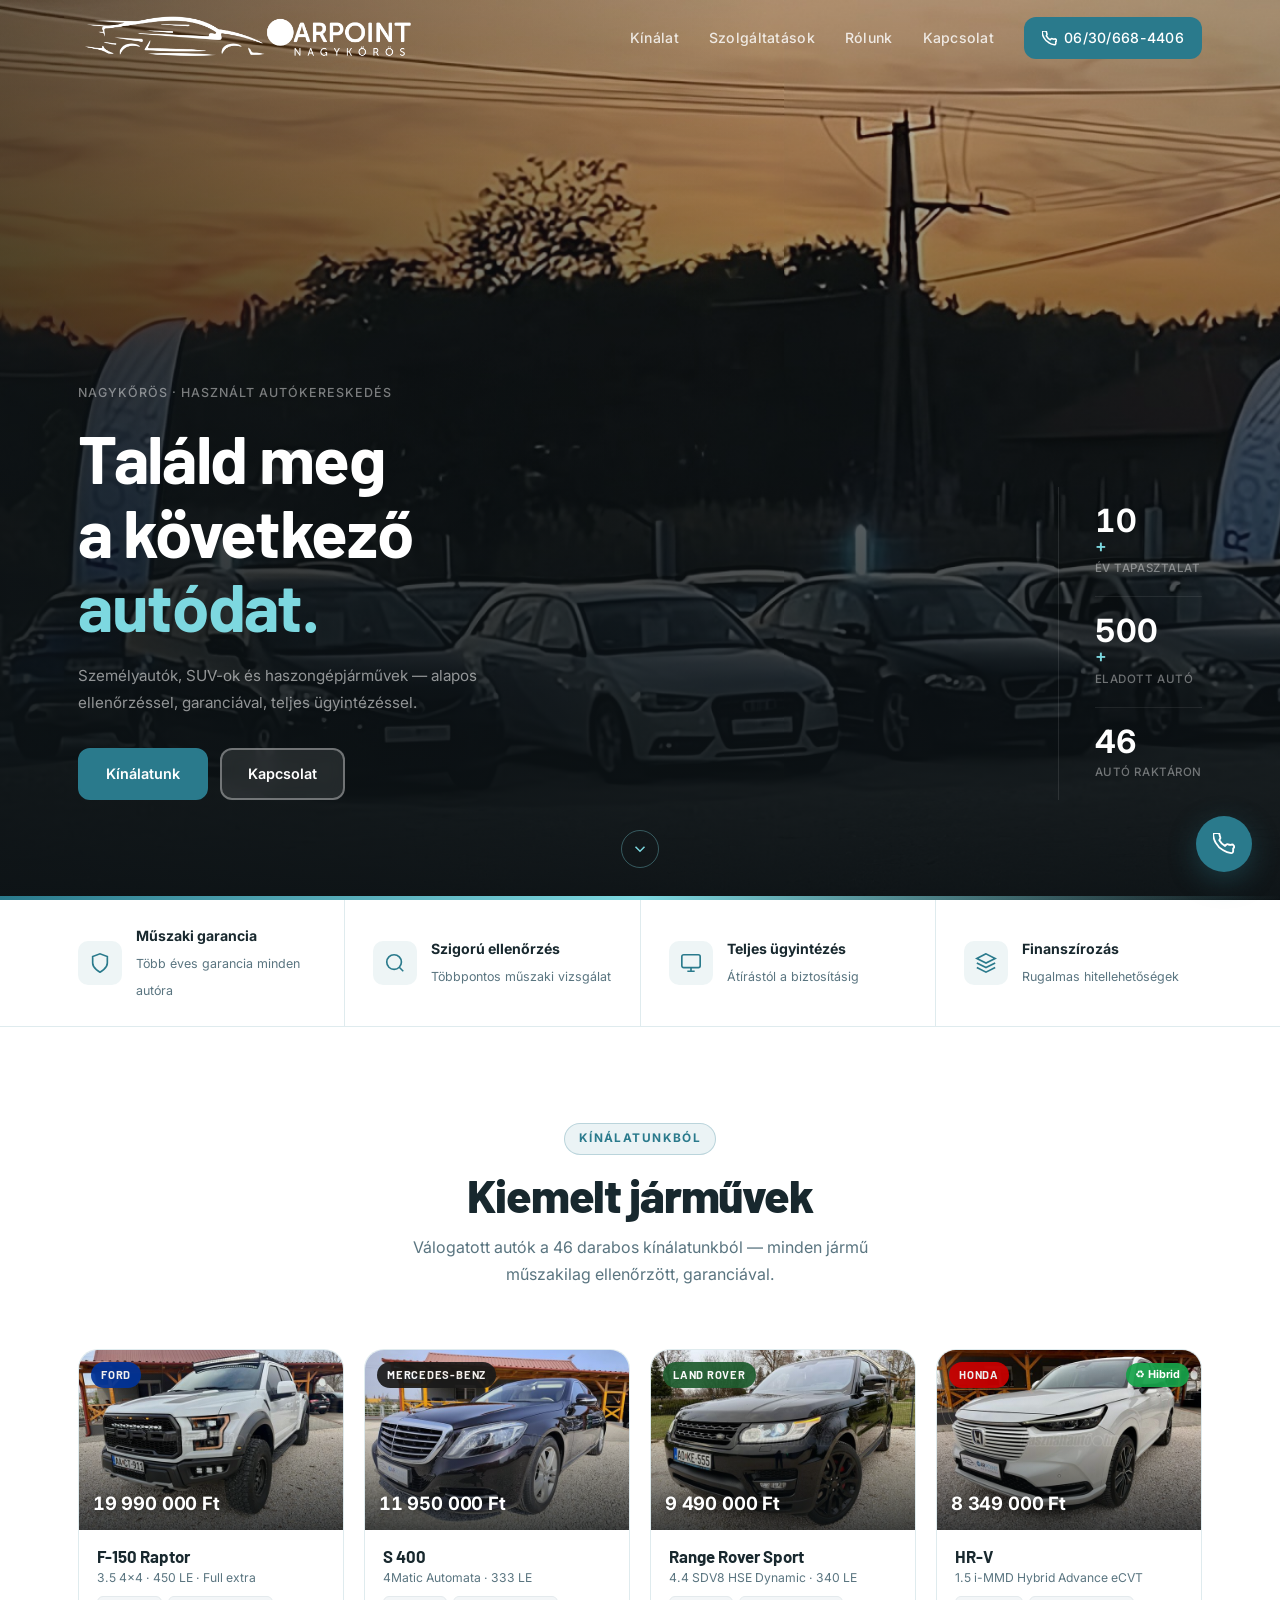
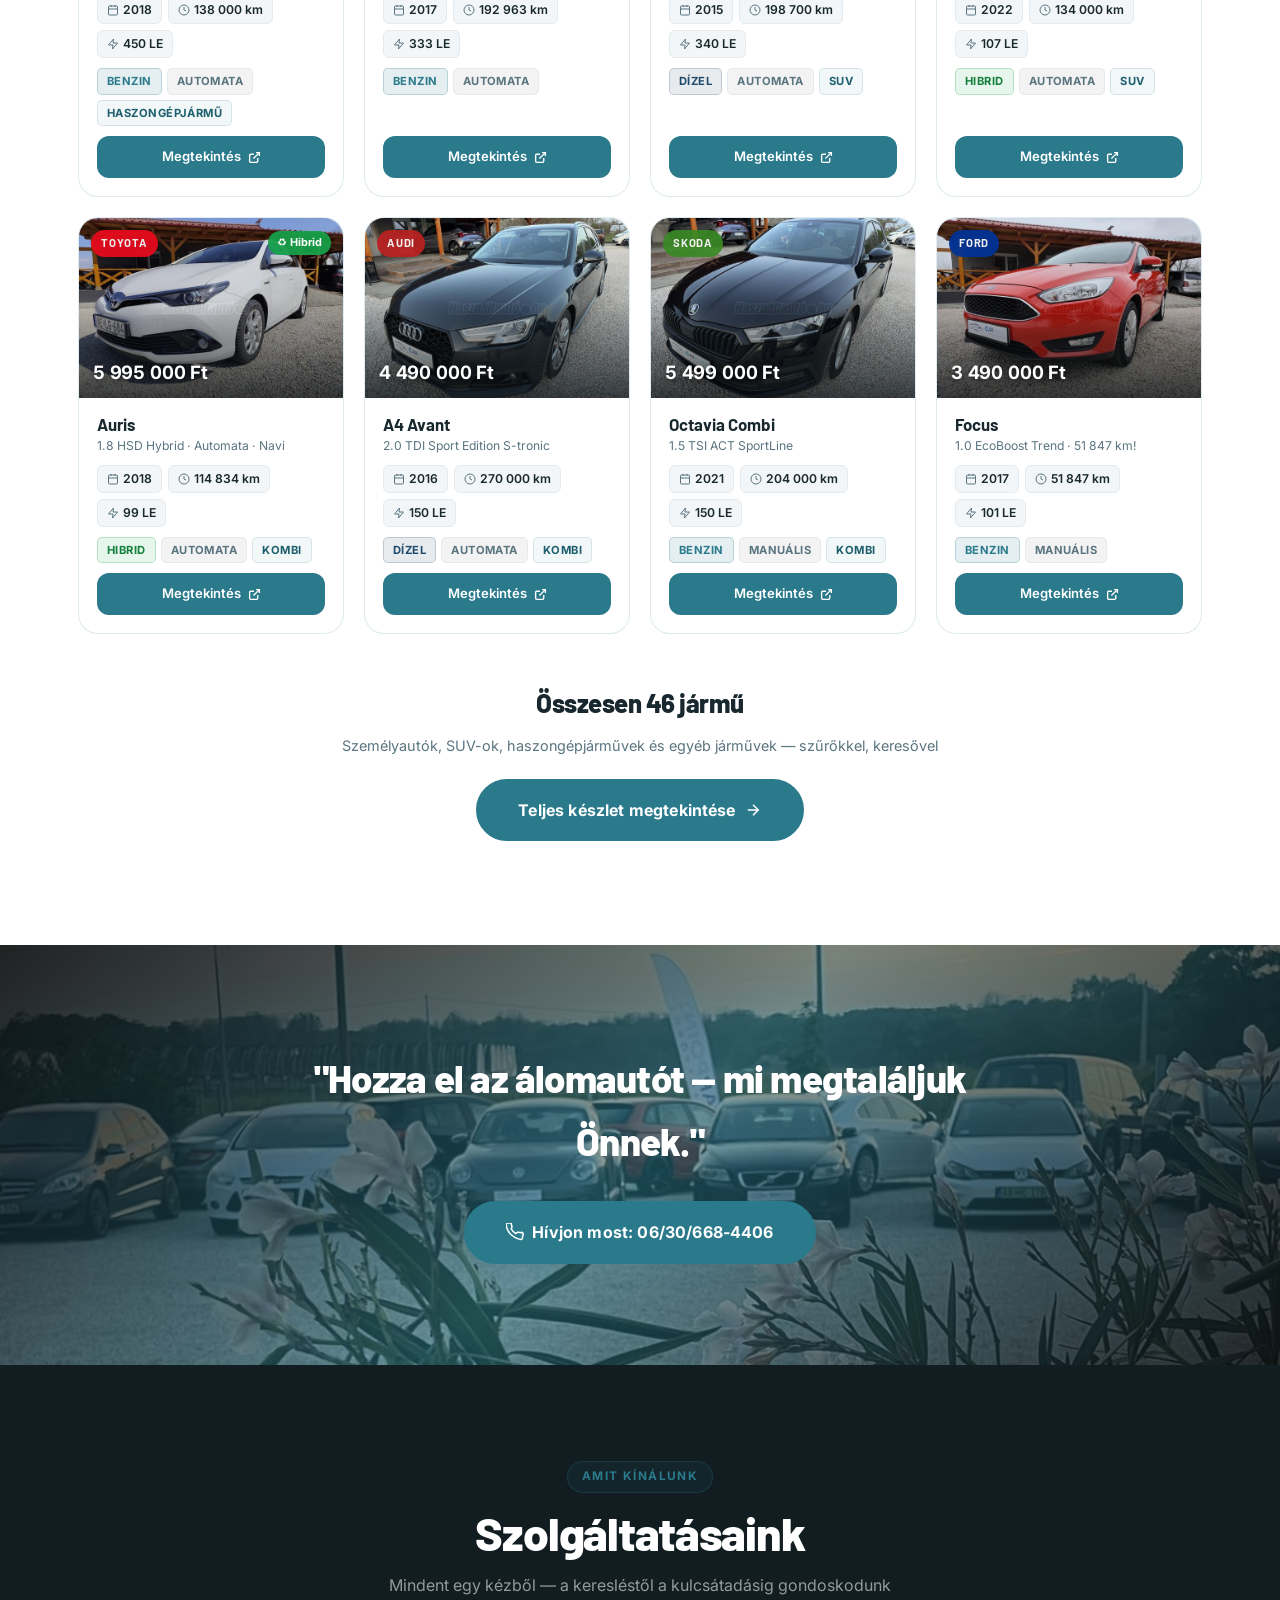
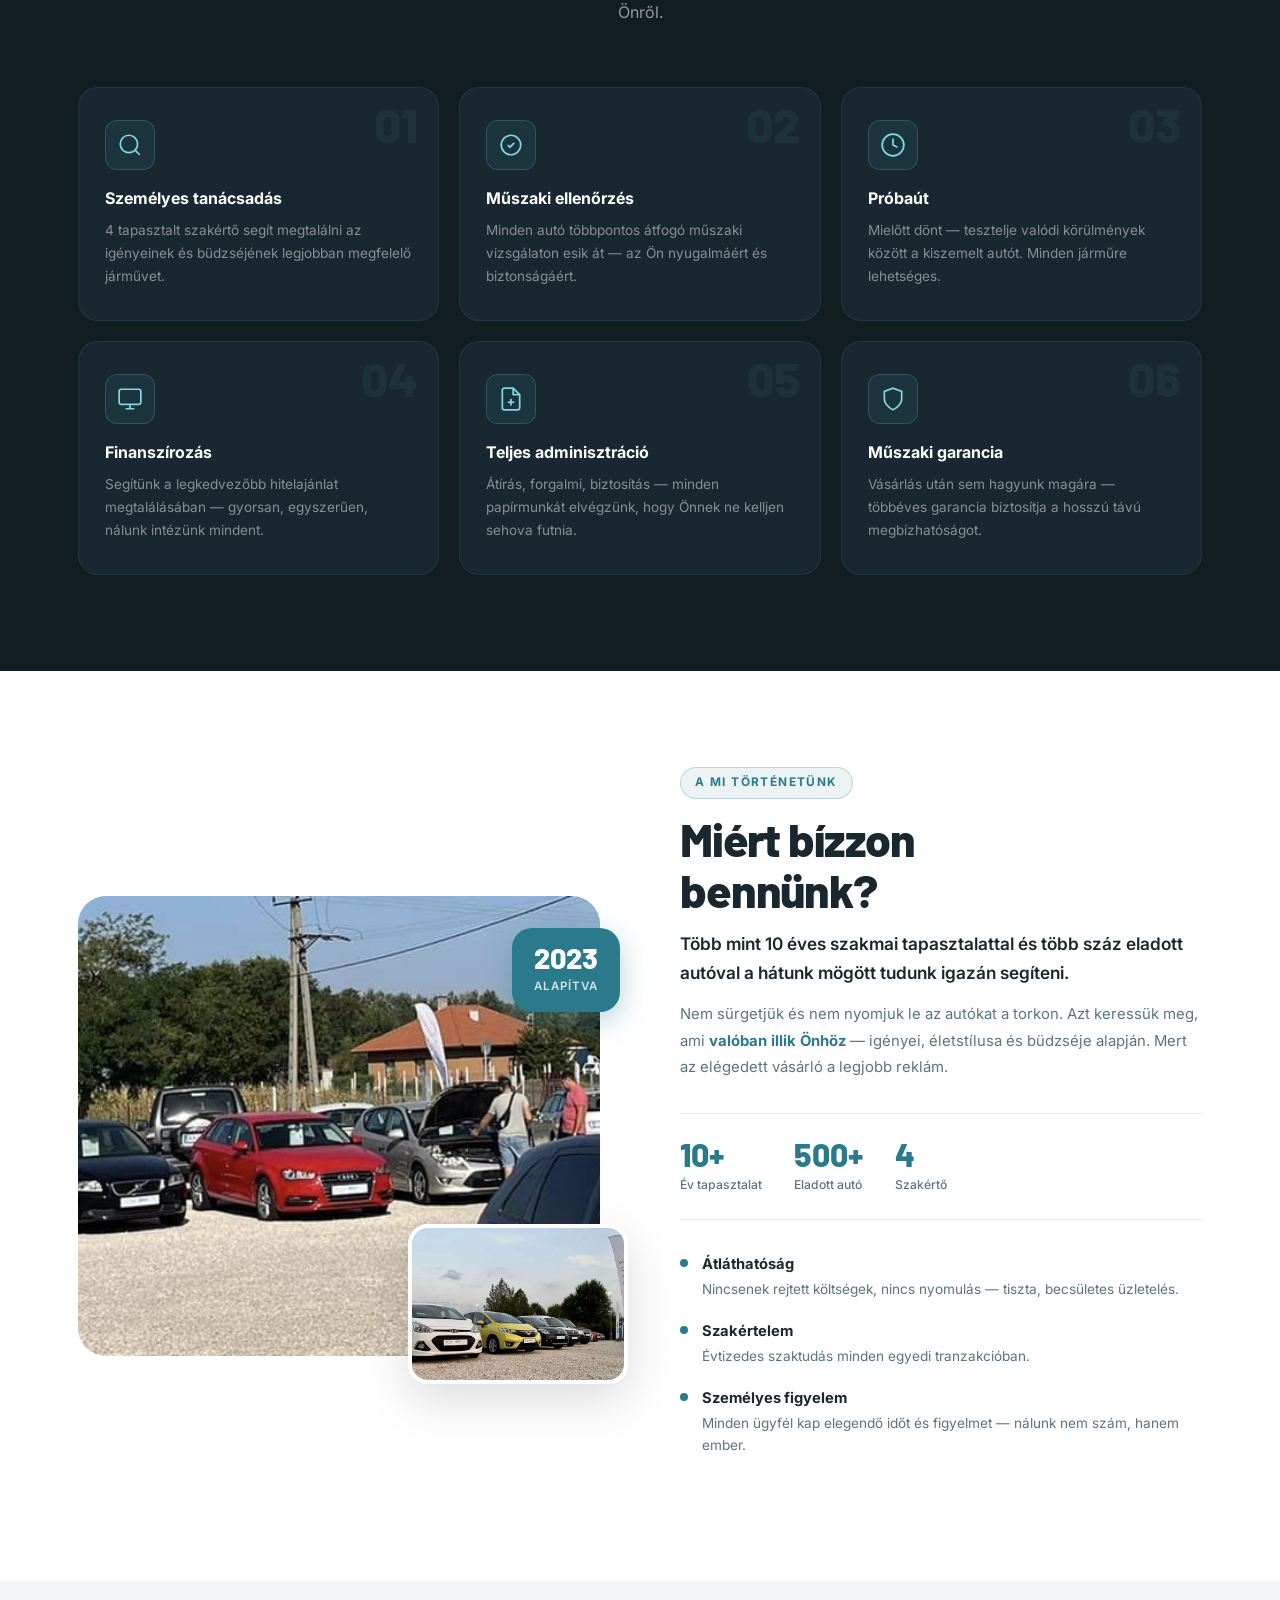
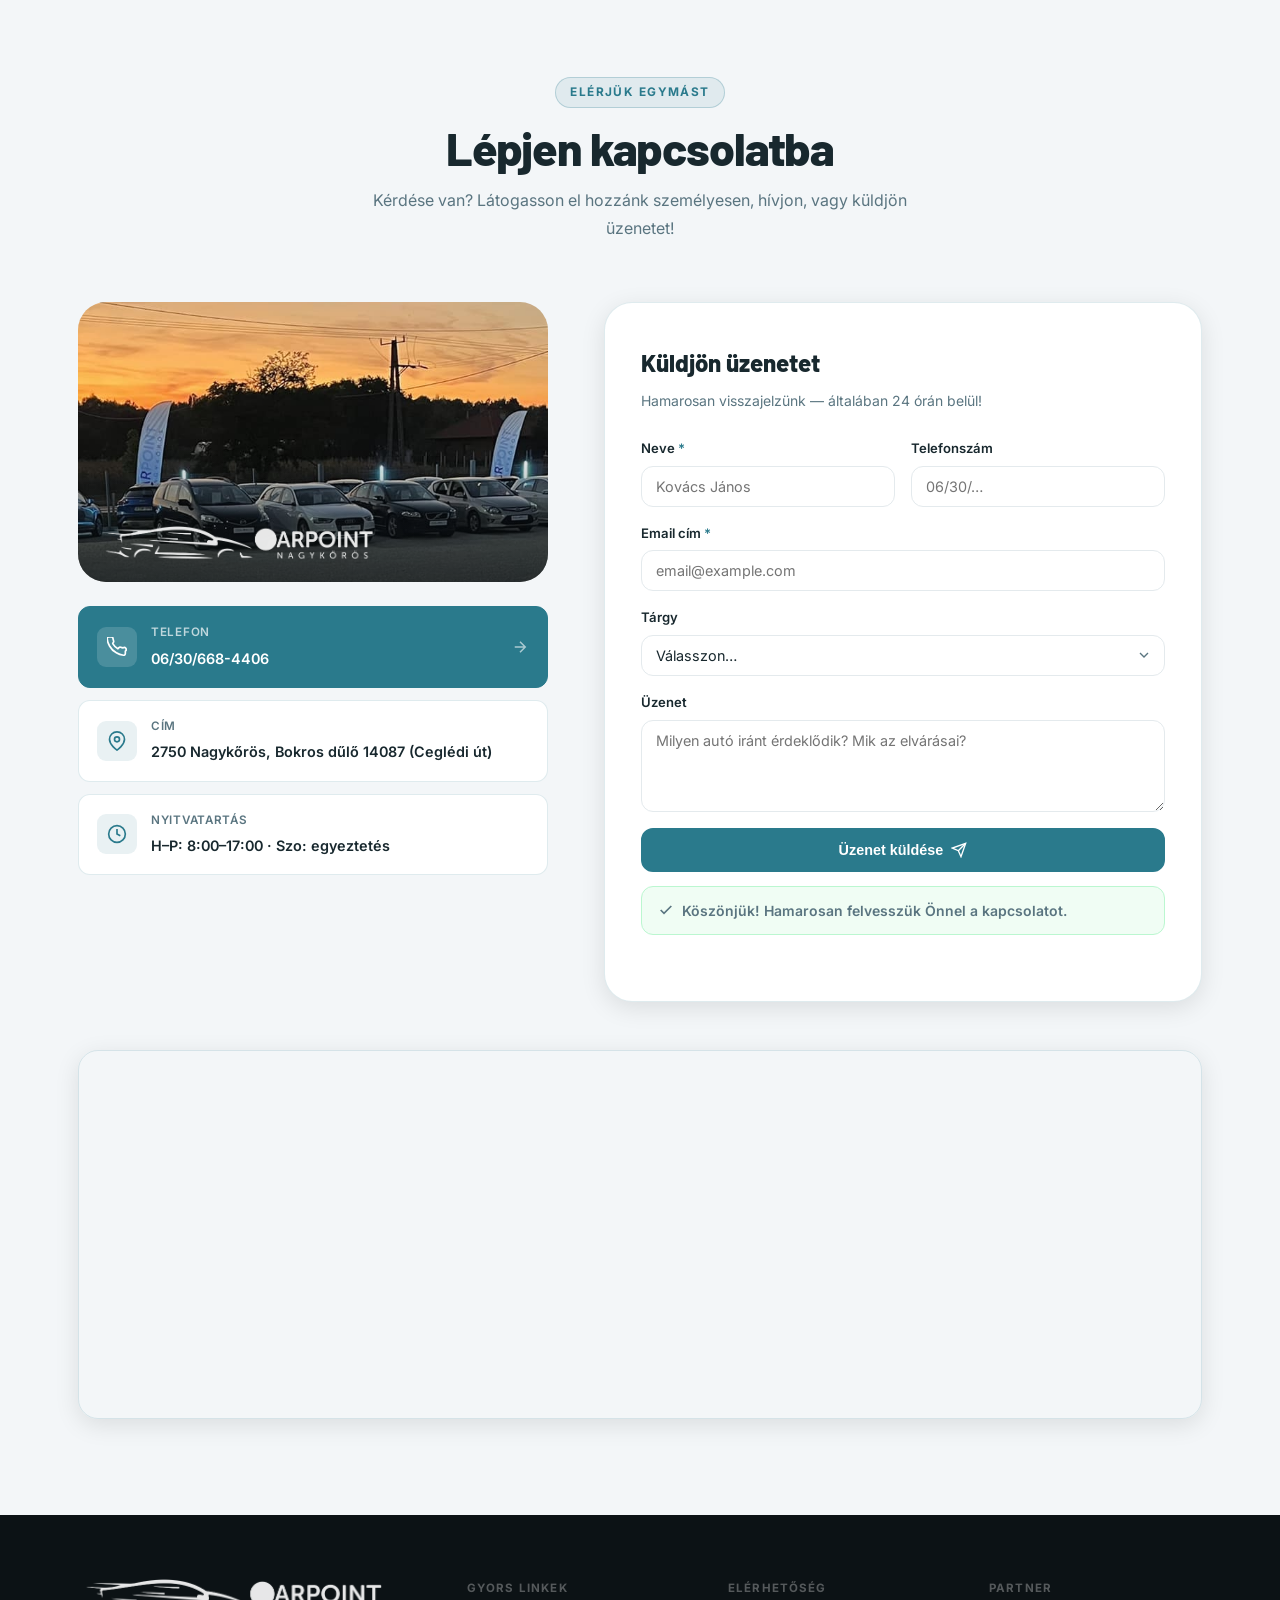
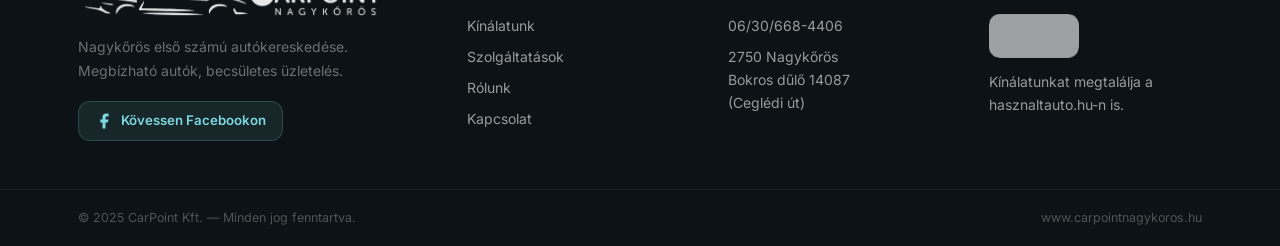
==== commit 03b8bdc8: "Add files via upload" ====
--- a/index.html
+++ b/index.html
@@ -42,7 +42,7 @@
   <!-- ═══ HERO ═══ -->
   <section class="hero" id="hero">
     <div class="hero-img">
-      <img src="img/first.jpg" alt="CarPoint autókereskedés" />
+      <img src="img/upscalemedia-transformed.jpeg" alt="CarPoint autókereskedés" />
     </div>
     <div class="hero-gradient"></div>
 
